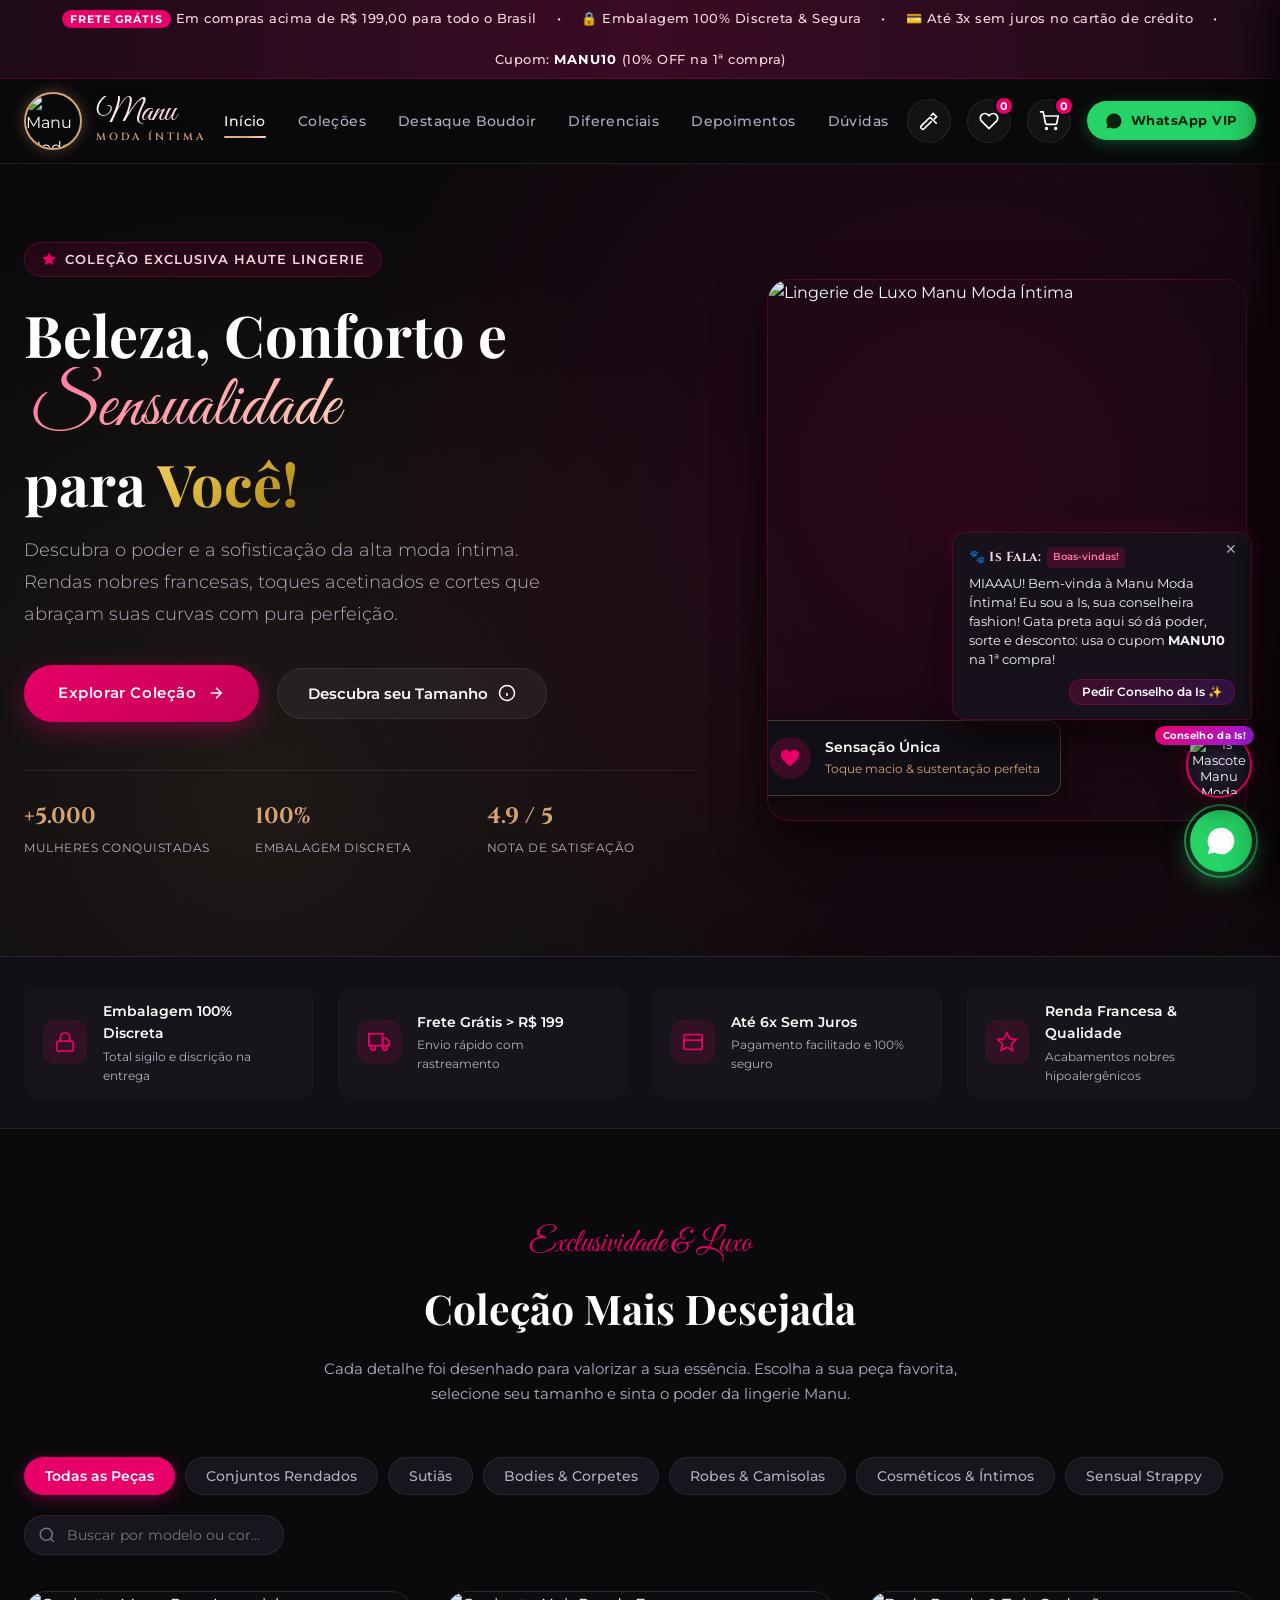
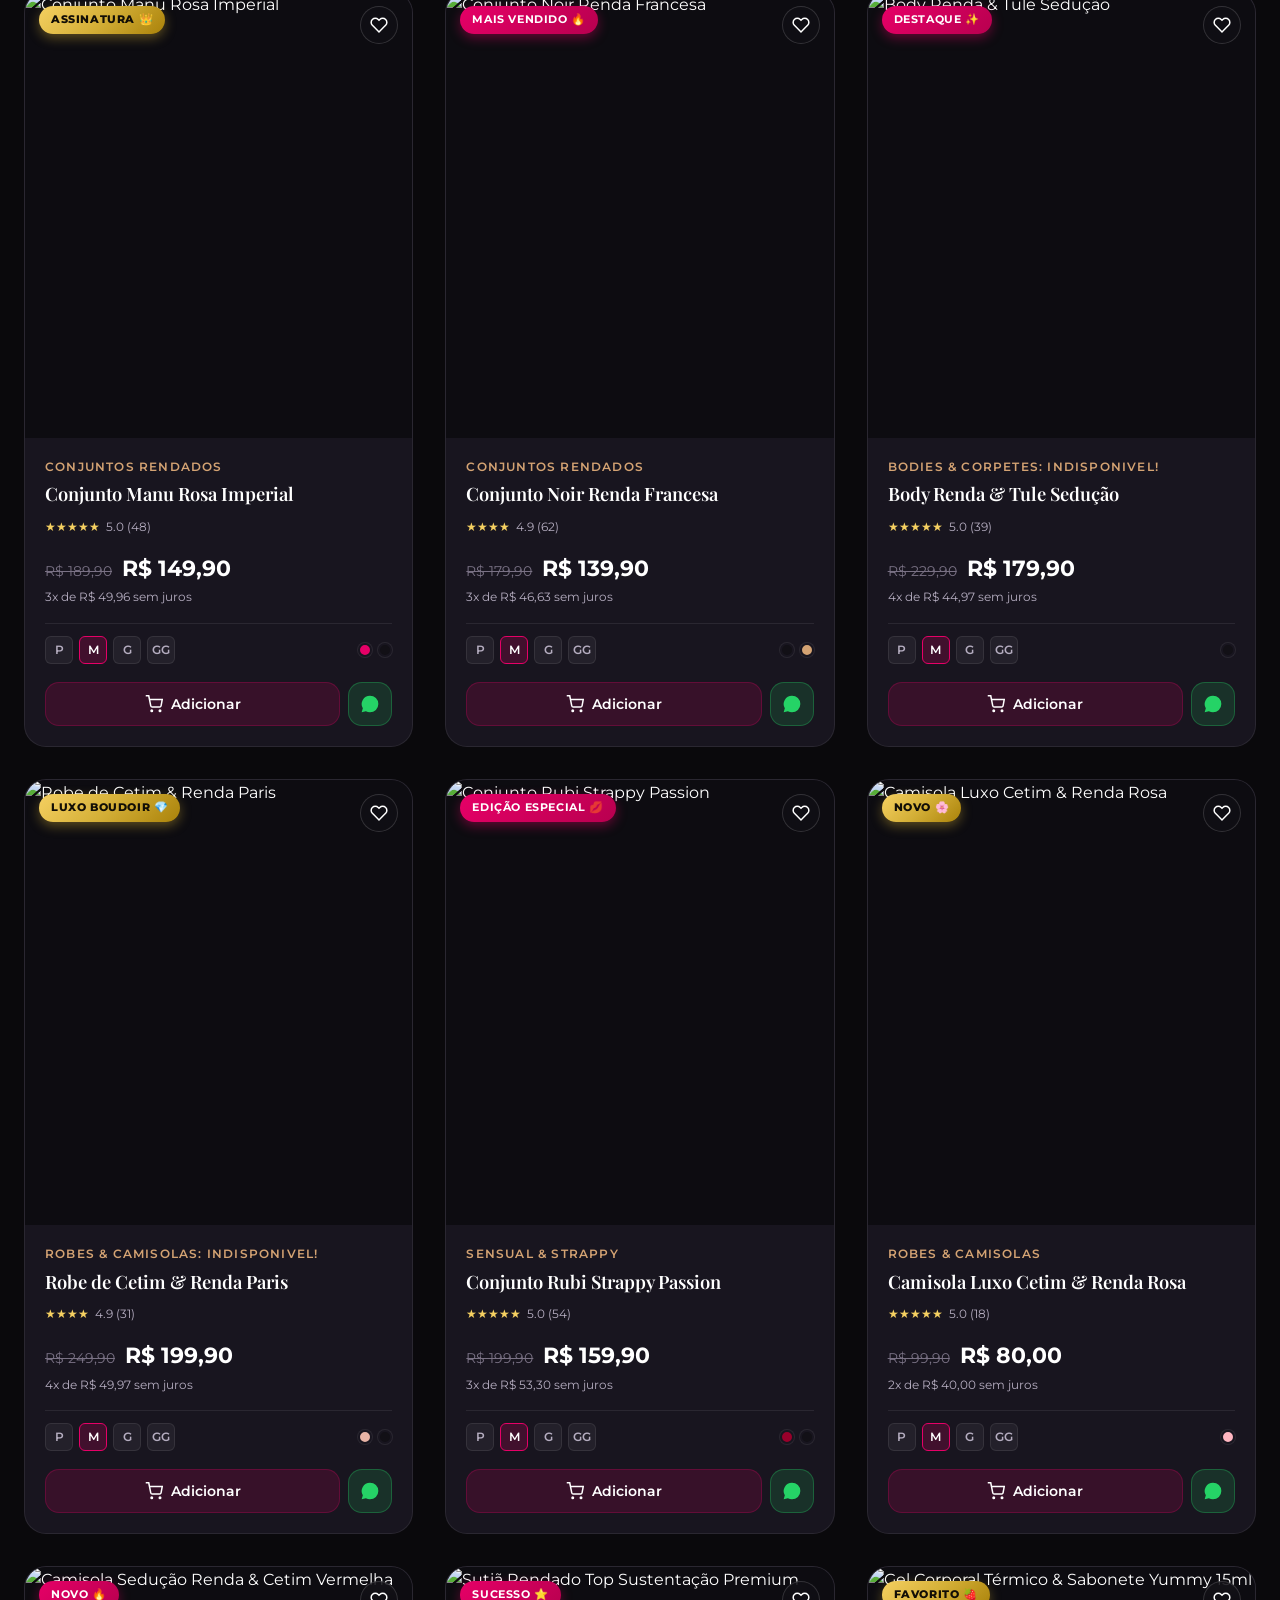
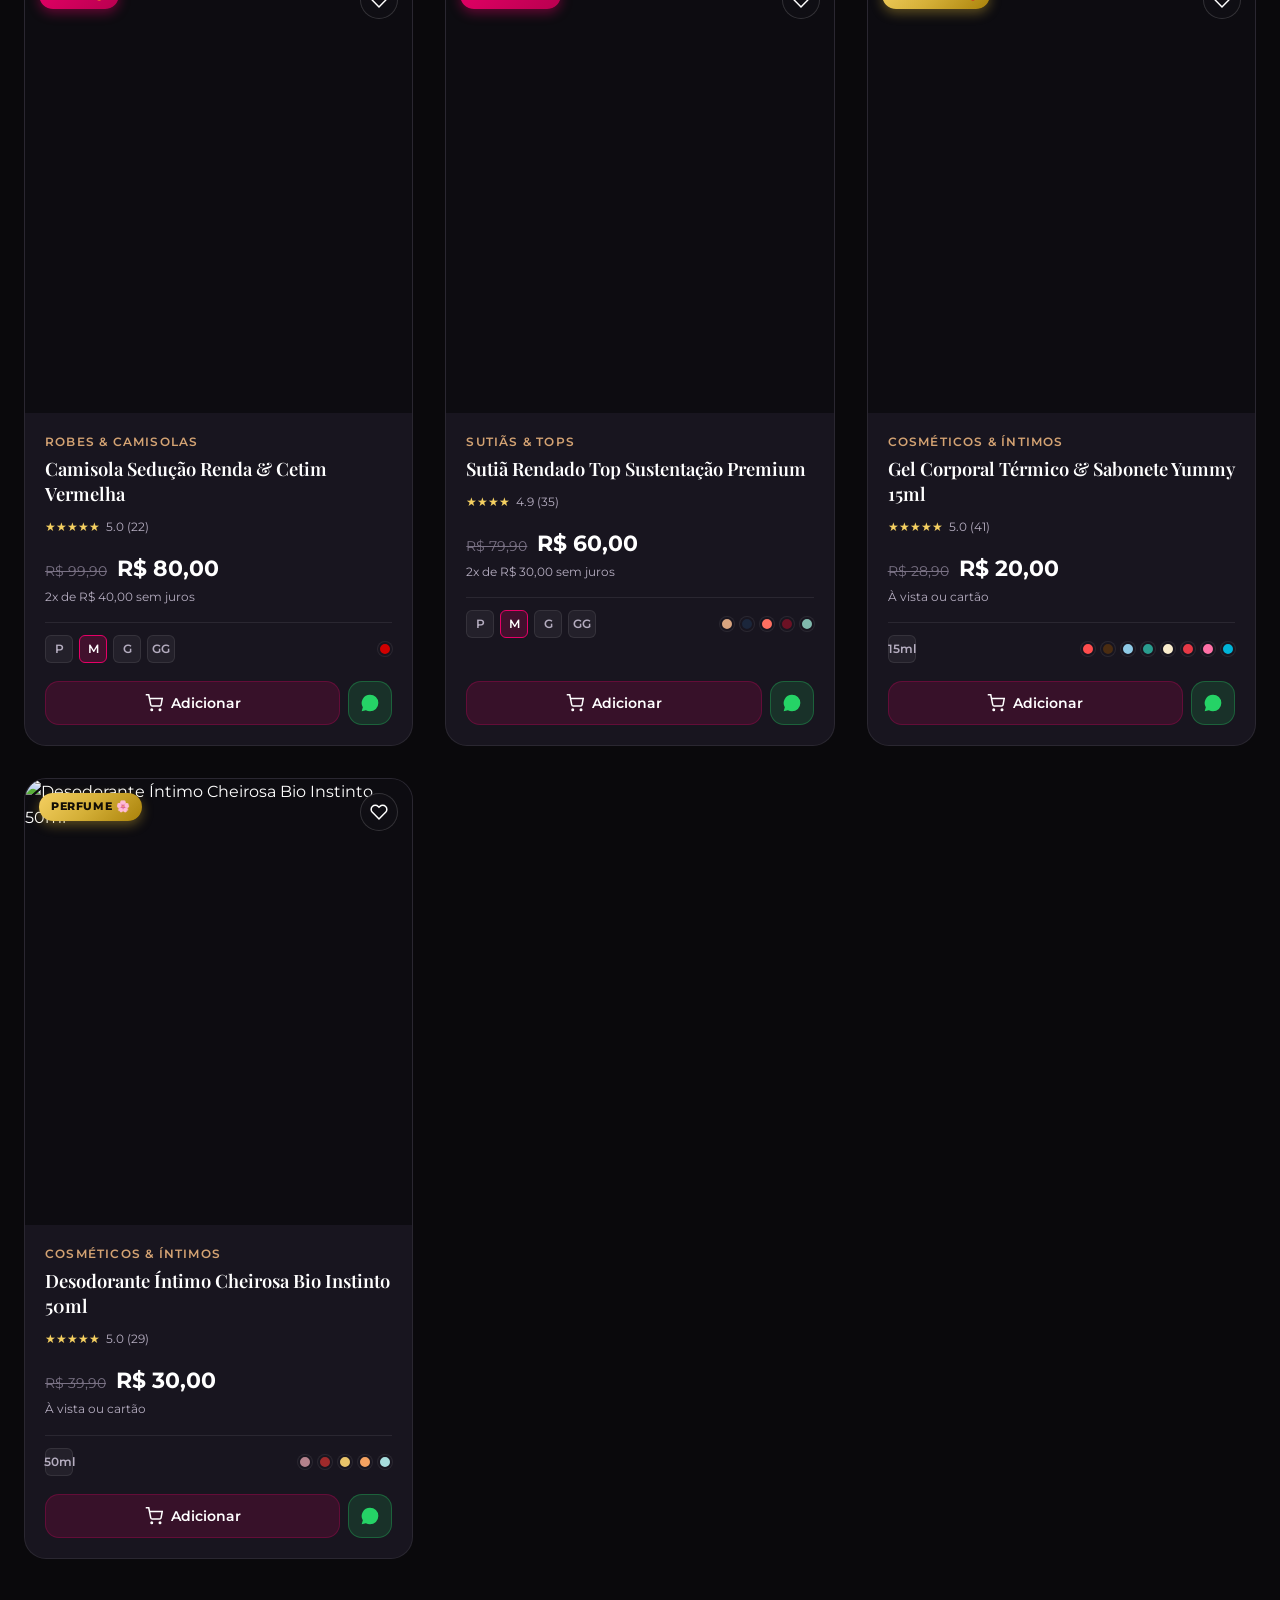
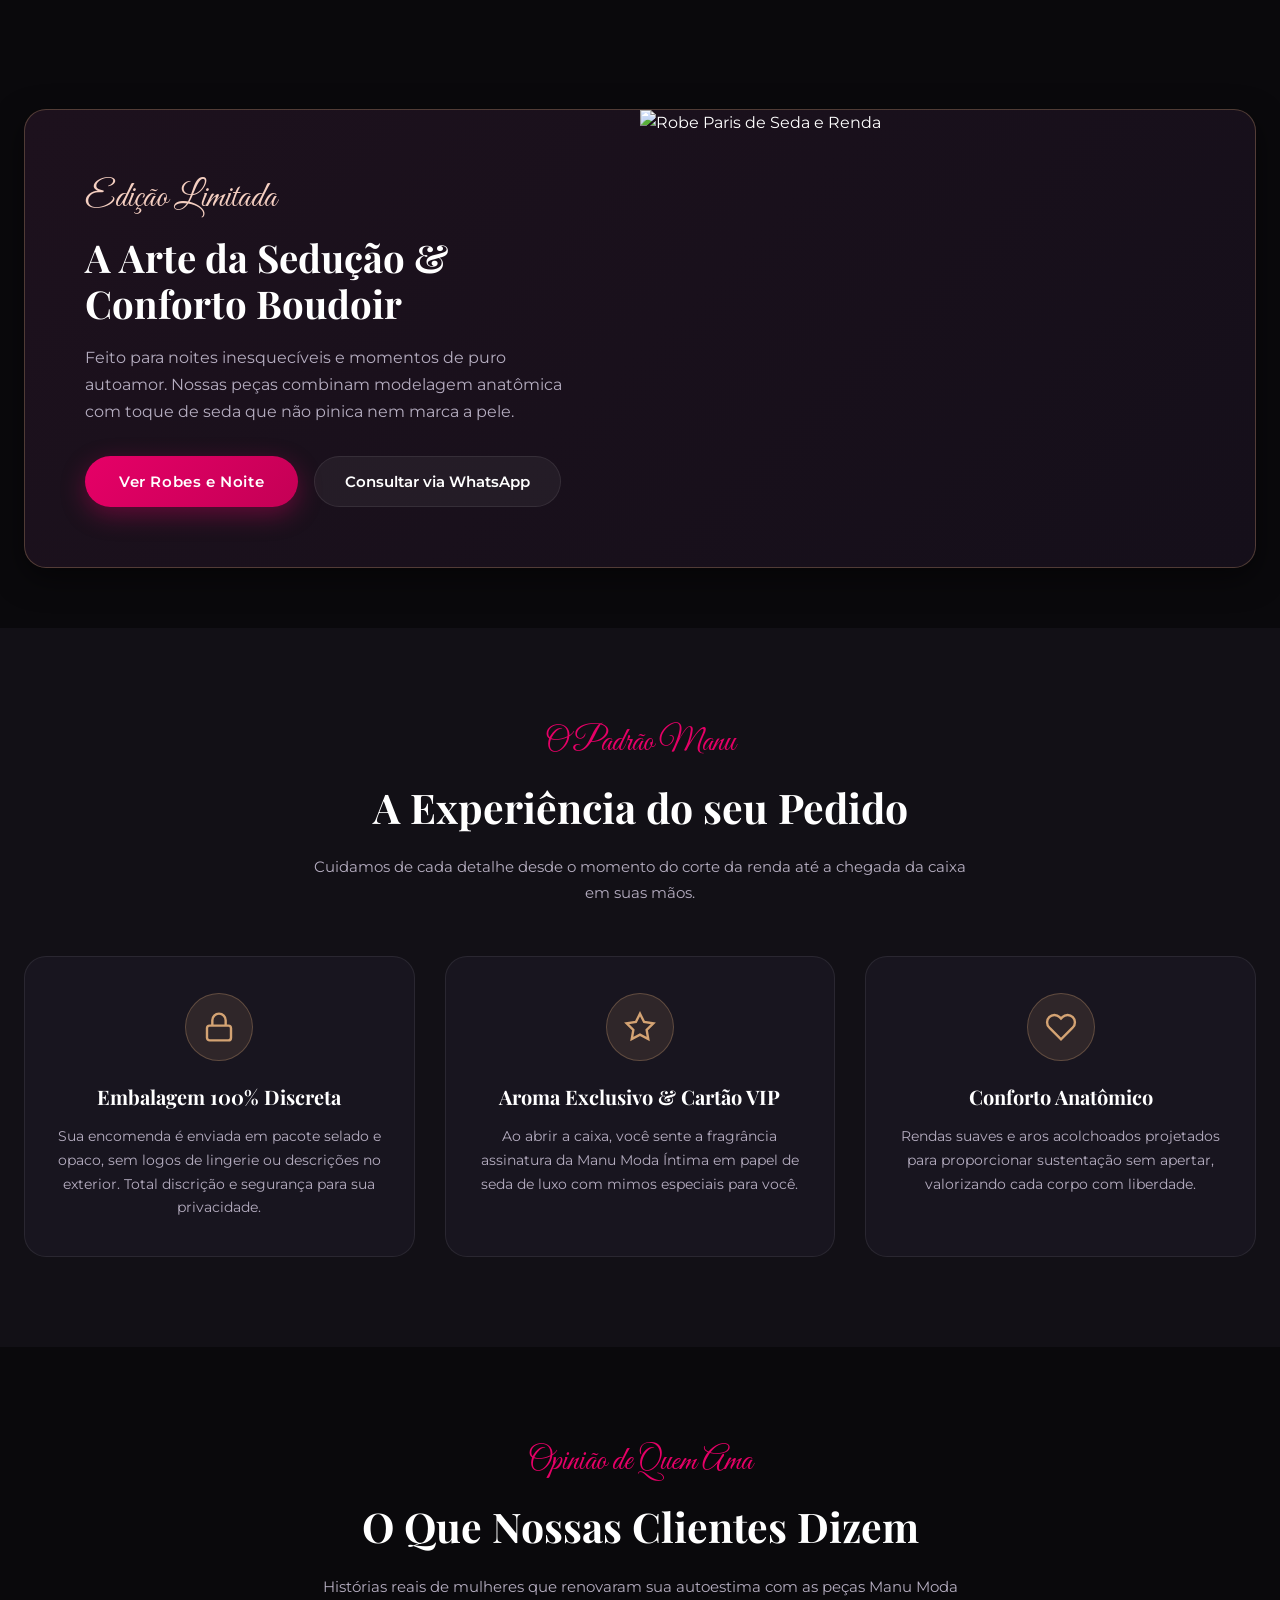
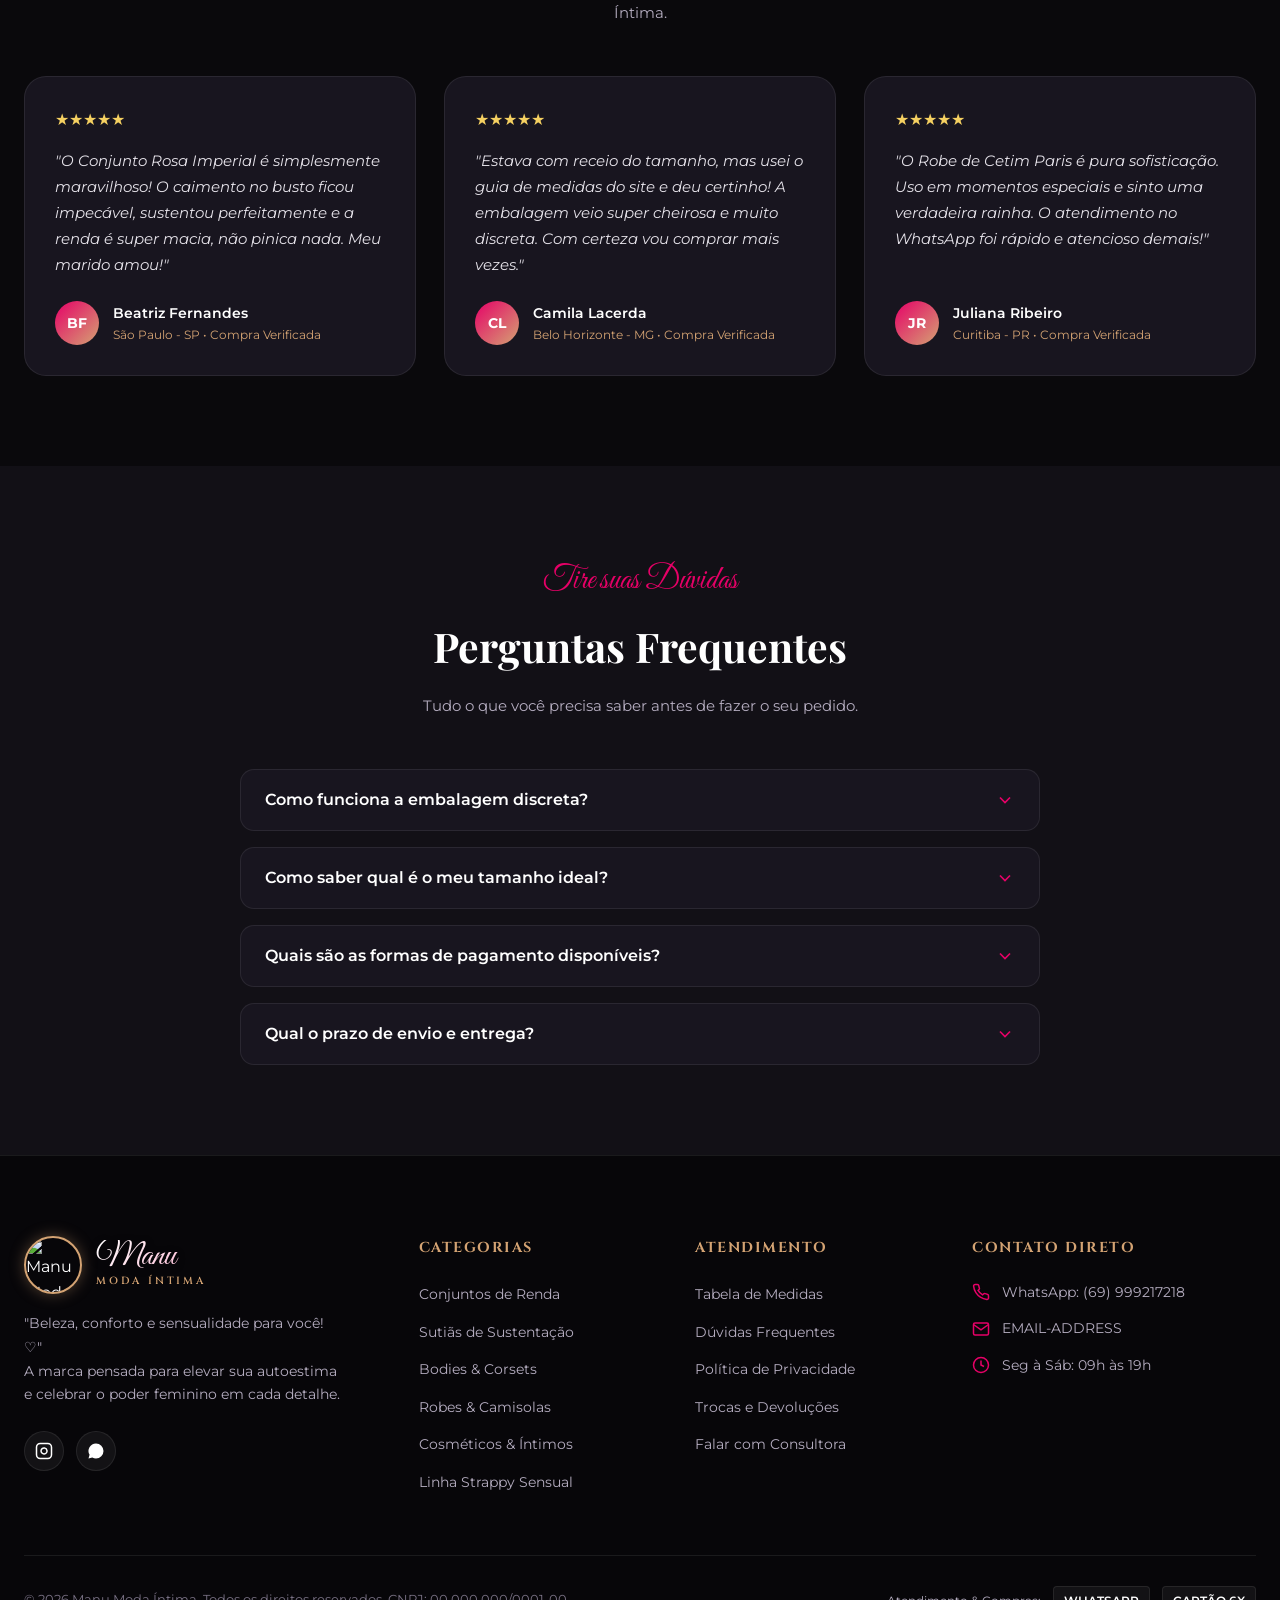
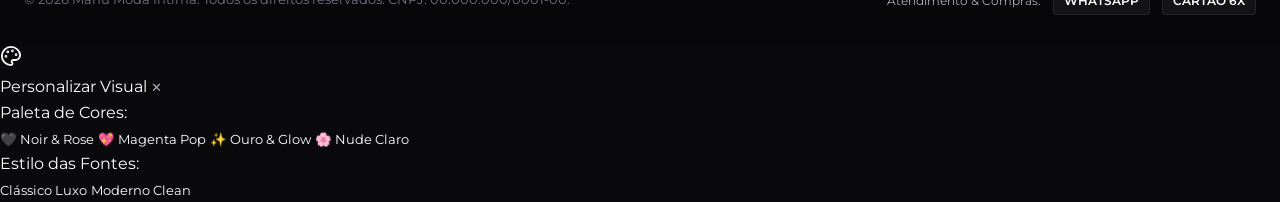
==== Index.html @ da8b9ad5 "Add files via upload" ====
<!DOCTYPE html>
<html lang="pt-BR">

<head>
  <meta charset="UTF-8">
  <meta name="viewport" content="width=device-width, initial-scale=1.0">
  <title>Manu Moda Íntima | Lingeries de Luxo, Sensualidade & Conforto</title>
  <meta name="description"
    content="Manu Moda Íntima - Beleza, conforto e sensualidade para você. Lingeries de luxo, conjuntos de renda francesa, bodies, robes de cetim e embalagem 100% discreta para todo o Brasil.">
  <link rel="icon" type="image/jpeg" href="Icone/manu.jpeg">

  <!-- Stylesheet -->
  <link rel="stylesheet" href="Estilo.css">
</head>

<body>

  <!-- Top Announcement Bar -->
  <aside class="top-bar" aria-label="Avisos e Promoções">
    <div class="top-bar-inner">
      <span><span class="top-bar-badge">Frete Grátis</span> Em compras acima de R$ 199,00 para todo o Brasil</span>
      <span>•</span>
      <span>🔒 Embalagem 100% Discreta & Segura</span>
      <span>•</span>
      <span>💳 Até 3x sem juros no cartão de crédito</span>
      <span>•</span>
      <span>Cupom: <strong style="color: #fff; letter-spacing: 1px;">MANU10</strong> (10% OFF na 1ª compra)</span>
    </div>
  </aside>

  <!-- Sticky Luxury Navigation -->
  <header class="navbar">
    <div class="container nav-container">

      <!-- Brand Logo & Identity -->
      <a href="#inicio" class="brand-link" id="brandLogo">
        <img src="Icone/manu.jpeg" alt="Manu Moda Íntima Logo" class="brand-avatar">
        <div class="brand-info">
          <span class="brand-name">Manu</span>
          <span class="brand-tagline">Moda Íntima</span>
        </div>
      </a>

      <!-- Navigation Links -->
      <nav>
        <ul class="nav-menu" id="navMenu">
          <li><a href="#inicio" class="nav-link active">Início</a></li>
          <li><a href="#catalogo" class="nav-link">Coleções</a></li>
          <li><a href="#destaque" class="nav-link">Destaque Boudoir</a></li>
          <li><a href="#experiencia" class="nav-link">Diferenciais</a></li>
          <li><a href="#depoimentos" class="nav-link">Depoimentos</a></li>
          <li><a href="#faq" class="nav-link">Dúvidas</a></li>
        </ul>
      </nav>

      <!-- Nav Actions (Search, Wishlist, Cart, WhatsApp) -->
      <div class="nav-actions">
        <button class="icon-btn" onclick="openSizeGuide()" title="Guia de Medidas" aria-label="Guia de Medidas">
          <svg width="20" height="20" viewBox="0 0 24 24" fill="none" stroke="currentColor" stroke-width="2">
            <path d="M21.3 15.3l-6.6-6.6a2 2 0 0 0-2.8 0L2.7 17.9a2 2 0 0 0 0 2.8l.6.6a2 2 0 0 0 2.8 0l9.2-9.2"></path>
            <path d="M14 6l3-3 4 4-3 3"></path>
          </svg>
        </button>

        <button class="icon-btn" onclick="showToast('Você tem ' + wishlist.length + ' item(ns) na lista de desejos!')"
          title="Favoritos" aria-label="Favoritos">
          <svg width="20" height="20" viewBox="0 0 24 24" fill="none" stroke="currentColor" stroke-width="2">
            <path
              d="M20.84 4.61a5.5 5.5 0 0 0-7.78 0L12 5.67l-1.06-1.06a5.5 5.5 0 0 0-7.78 7.78l1.06 1.06L12 21.23l7.78-7.78 1.06-1.06a5.5 5.5 0 0 0 0-7.78z">
            </path>
          </svg>
          <span class="badge-count" id="wishlistBadgeCount">0</span>
        </button>

        <button class="icon-btn" id="openCartBtn" onclick="openCartDrawer()" title="Sacola de Compras"
          aria-label="Sacola de Compras">
          <svg width="20" height="20" viewBox="0 0 24 24" fill="none" stroke="currentColor" stroke-width="2">
            <circle cx="9" cy="21" r="1"></circle>
            <circle cx="20" cy="21" r="1"></circle>
            <path d="M1 1h4l2.68 13.39a2 2 0 0 0 2 1.61h9.72a2 2 0 0 0 2-1.61L23 6H6"></path>
          </svg>
          <span class="badge-count" id="cartBadgeCount">0</span>
        </button>

        <a href="https://api.whatsapp.com/send?phone=69999217218&text=Ol%C3%A1%2C%20Manu%20Moda%20%C3%8Dntima!%20Gostaria%20de%20tirar%20uma%20d%C3%BAvida%20sobre%20as%20pe%C3%A7as."
          target="_blank" rel="noopener" class="btn-whatsapp-header">
          <svg width="18" height="18" viewBox="0 0 24 24" fill="currentColor">
            <path
              d="M17.472 14.382c-.301-.15-1.78-.879-2.056-.98-.276-.1-.477-.15-.678.15-.2.3-.778.98-.954 1.18-.175.2-.351.225-.652.075s-1.272-.469-2.423-1.496c-.895-.799-1.5-1.786-1.675-2.087-.175-.3-.019-.462.132-.612.136-.135.301-.35.452-.525.15-.175.2-.3.301-.5.101-.2.05-.375-.025-.525s-.678-1.635-.929-2.24c-.244-.589-.492-.51-.678-.52l-.577-.01c-.2 0-.526.075-.802.375s-1.054 1.03-1.054 2.513 1.079 2.914 1.23 3.114c.15.2 2.123 3.242 5.143 4.547.718.311 1.278.497 1.716.637.722.23 1.378.197 1.898.12.579-.086 1.78-.727 2.03-1.43.251-.703.251-1.305.176-1.43-.075-.125-.276-.2-.577-.35zM12 2a10 10 0 0 0-8.6 15.1L2 22l5.05-1.33A9.97 9.97 0 0 0 12 22a10 10 0 0 0 10-10A10 10 0 0 0 12 2z" />
          </svg>
          WhatsApp VIP
        </a>

        <!-- Mobile Toggle Button -->
        <button class="icon-btn mobile-menu-btn" id="mobileMenuBtn" aria-label="Abrir Menu">
          <svg width="22" height="22" viewBox="0 0 24 24" fill="none" stroke="currentColor" stroke-width="2">
            <line x1="3" y1="12" x2="21" y2="12"></line>
            <line x1="3" y1="6" x2="21" y2="6"></line>
            <line x1="3" y1="18" x2="21" y2="18"></line>
          </svg>
        </button>
      </div>

    </div>
  </header>

  <!-- Hero Section -->
  <main>
    <section class="hero-section" id="inicio">
      <div class="hero-backdrop"></div>
      <div class="container hero-grid">

        <!-- Text & Call to Action -->
        <div class="hero-content">
          <div class="hero-tag">
            <svg width="16" height="16" viewBox="0 0 24 24" fill="currentColor">
              <polygon
                points="12 2 15.09 8.26 22 9.27 17 14.14 18.18 21.02 12 17.77 5.82 21.02 7 14.14 2 9.27 8.91 8.26 12 2">
              </polygon>
            </svg>
            Coleção Exclusiva Haute Lingerie
          </div>

          <h1 class="hero-title">
            Beleza, Conforto e <br>
            <span class="script-accent">Sensualidade</span> <br>
            para <span class="gold-accent">Você!</span>
          </h1>

          <p class="hero-description">
            Descubra o poder e a sofisticação da alta moda íntima. Rendas nobres francesas, toques acetinados e cortes
            que abraçam suas curvas com pura perfeição.
          </p>

          <div class="hero-actions">
            <a href="#catalogo" class="btn-primary">
              <span>Explorar Coleção</span>
              <svg width="18" height="18" viewBox="0 0 24 24" fill="none" stroke="currentColor" stroke-width="2">
                <line x1="5" y1="12" x2="19" y2="12"></line>
                <polyline points="12 5 19 12 12 19"></polyline>
              </svg>
            </a>

            <button class="btn-secondary" onclick="openSizeGuide()">
              <span>Descubra seu Tamanho</span>
              <svg width="18" height="18" viewBox="0 0 24 24" fill="none" stroke="currentColor" stroke-width="2">
                <circle cx="12" cy="12" r="10"></circle>
                <line x1="12" y1="16" x2="12" y2="12"></line>
                <line x1="12" y1="8" x2="12.01" y2="8"></line>
              </svg>
            </button>
          </div>

          <div class="hero-trust-badges">
            <div class="trust-item">
              <span class="trust-number">+5.000</span>
              <span class="trust-label">Mulheres Conquistadas</span>
            </div>
            <div class="trust-item">
              <span class="trust-number">100%</span>
              <span class="trust-label">Embalagem Discreta</span>
            </div>
            <div class="trust-item">
              <span class="trust-number">4.9 / 5</span>
              <span class="trust-label">Nota de Satisfação</span>
            </div>
          </div>
        </div>

        <!-- Showcase Visual Card -->
        <div class="hero-visual">
          <div class="hero-image-wrapper">
            <img src="images/hero-banner.jpg" alt="Lingerie de Luxo Manu Moda Íntima" class="hero-main-img">

            <div class="hero-floating-card">
              <div class="floating-icon-wrap">
                <svg width="22" height="22" viewBox="0 0 24 24" fill="currentColor">
                  <path
                    d="M12 21.35l-1.45-1.32C5.4 15.36 2 12.28 2 8.5 2 5.42 4.42 3 7.5 3c1.74 0 3.41.81 4.5 2.09C13.09 3.81 14.76 3 16.5 3 19.58 3 22 5.42 22 8.5c0 3.78-3.4 6.86-8.55 11.54L12 21.35z" />
                </svg>
              </div>
              <div class="floating-text">
                <h4>Sensação Única</h4>
                <p>Toque macio & sustentação perfeita</p>
              </div>
            </div>

          </div>
        </div>

      </div>
    </section>

    <!-- Benefits Strip -->
    <section class="benefits-strip" aria-label="Garantias e Benefícios">
      <div class="container">
        <div class="benefits-grid">

          <div class="benefit-card">
            <div class="benefit-icon">
              <svg width="22" height="22" viewBox="0 0 24 24" fill="none" stroke="currentColor" stroke-width="2">
                <rect x="3" y="11" width="18" height="11" rx="2" ry="2"></rect>
                <path d="M7 11V7a5 5 0 0 1 10 0v4"></path>
              </svg>
            </div>
            <div class="benefit-info">
              <h4>Embalagem 100% Discreta</h4>
              <p>Total sigilo e discrição na entrega</p>
            </div>
          </div>

          <div class="benefit-card">
            <div class="benefit-icon">
              <svg width="22" height="22" viewBox="0 0 24 24" fill="none" stroke="currentColor" stroke-width="2">
                <rect x="1" y="3" width="15" height="13"></rect>
                <polygon points="16 8 20 8 23 11 23 16 16 16 16 8"></polygon>
                <circle cx="5.5" cy="18.5" r="2.5"></circle>
                <circle cx="18.5" cy="18.5" r="2.5"></circle>
              </svg>
            </div>
            <div class="benefit-info">
              <h4>Frete Grátis > R$ 199</h4>
              <p>Envio rápido com rastreamento</p>
            </div>
          </div>

          <div class="benefit-card">
            <div class="benefit-icon">
              <svg width="22" height="22" viewBox="0 0 24 24" fill="none" stroke="currentColor" stroke-width="2">
                <rect x="2" y="4" width="20" height="16" rx="2"></rect>
                <line x1="2" y1="10" x2="22" y2="10"></line>
              </svg>
            </div>
            <div class="benefit-info">
              <h4>Até 6x Sem Juros</h4>
              <p>Pagamento facilitado e 100% seguro</p>
            </div>
          </div>

          <div class="benefit-card">
            <div class="benefit-icon">
              <svg width="22" height="22" viewBox="0 0 24 24" fill="none" stroke="currentColor" stroke-width="2">
                <polygon
                  points="12 2 15.09 8.26 22 9.27 17 14.14 18.18 21.02 12 17.77 5.82 21.02 7 14.14 2 9.27 8.91 8.26 12 2">
                </polygon>
              </svg>
            </div>
            <div class="benefit-info">
              <h4>Renda Francesa & Qualidade</h4>
              <p>Acabamentos nobres hipoalergênicos</p>
            </div>
          </div>

        </div>
      </div>
    </section>

    <!-- Product Catalog Section -->
    <section class="section" id="catalogo">
      <div class="container">

        <div class="section-header">
          <span class="section-subtitle">Exclusividade & Luxo</span>
          <h2 class="section-title">Coleção Mais Desejada</h2>
          <p class="section-desc">
            Cada detalhe foi desenhado para valorizar a sua essência. Escolha a sua peça favorita, selecione seu tamanho
            e sinta o poder da lingerie Manu.
          </p>
        </div>

        <!-- Controls: Category Tabs & Search -->
        <div class="catalog-controls">
          <div class="category-pills" role="tablist">
            <button class="pill-btn active" onclick="filterCategory('all', this)">Todas as Peças</button>
            <button class="pill-btn" onclick="filterCategory('conjuntos', this)">Conjuntos Rendados</button>
            <button class="pill-btn" onclick="filterCategory('sutias', this)">Sutiãs</button>
            <button class="pill-btn" onclick="filterCategory('bodies', this)">Bodies & Corpetes</button>
            <button class="pill-btn" onclick="filterCategory('robes', this)">Robes & Camisolas</button>
            <button class="pill-btn" onclick="filterCategory('cosmeticos', this)">Cosméticos & Íntimos</button>
            <button class="pill-btn" onclick="filterCategory('strappy', this)">Sensual Strappy</button>
          </div>

          <div class="search-box">
            <svg class="search-icon" width="18" height="18" viewBox="0 0 24 24" fill="none" stroke="currentColor"
              stroke-width="2">
              <circle cx="11" cy="11" r="8"></circle>
              <line x1="21" y1="21" x2="16.65" y2="16.65"></line>
            </svg>
            <input type="text" id="searchInput" class="search-input" placeholder="Buscar por modelo ou cor..."
              oninput="handleSearch(this.value)">
          </div>
        </div>

        <!-- Products Grid (Injected via app.js) -->
        <div class="products-grid" id="productsGrid">
          <!-- Populated dynamically -->
        </div>

      </div>
    </section>

    <!-- Spotlight Featured Banner -->
    <section class="spotlight-section" id="destaque">
      <div class="container">
        <div class="spotlight-card">

          <div class="spotlight-content">
            <span class="spotlight-badge">Edição Limitada</span>
            <h2 class="spotlight-title">A Arte da Sedução & Conforto Boudoir</h2>
            <p class="spotlight-desc">
              Feito para noites inesquecíveis e momentos de puro autoamor. Nossas peças combinam modelagem anatômica com
              toque de seda que não pinica nem marca a pele.
            </p>
            <div style="display: flex; gap: 16px; flex-wrap: wrap;">
              <button class="btn-primary"
                onclick="filterCategory('robes'); document.getElementById('catalogo').scrollIntoView({behavior: 'smooth'});">
                Ver Robes e Noite
              </button>
              <button class="btn-secondary" onclick="orderOnWhatsAppQuick(1)">
                Consultar via WhatsApp
              </button>
            </div>
          </div>

          <div class="spotlight-image-box">
            <img src="images/robe-seda-rose.jpg" alt="Robe Paris de Seda e Renda" loading="lazy">
          </div>

        </div>
      </div>
    </section>

    <!-- Packaging & Customer Experience -->
    <section class="section" id="experiencia" style="background: var(--bg-surface);">
      <div class="container">

        <div class="section-header">
          <span class="section-subtitle">O Padrão Manu</span>
          <h2 class="section-title">A Experiência do seu Pedido</h2>
          <p class="section-desc">Cuidamos de cada detalhe desde o momento do corte da renda até a chegada da caixa em
            suas mãos.</p>
        </div>

        <div class="packaging-grid">

          <div class="packaging-card">
            <div class="packaging-icon">
              <svg width="32" height="32" viewBox="0 0 24 24" fill="none" stroke="currentColor" stroke-width="1.8">
                <rect x="3" y="11" width="18" height="11" rx="2" ry="2"></rect>
                <path d="M7 11V7a5 5 0 0 1 10 0v4"></path>
              </svg>
            </div>
            <h3>Embalagem 100% Discreta</h3>
            <p>Sua encomenda é enviada em pacote selado e opaco, sem logos de lingerie ou descrições no exterior. Total
              discrição e segurança para sua privacidade.</p>
          </div>

          <div class="packaging-card">
            <div class="packaging-icon">
              <svg width="32" height="32" viewBox="0 0 24 24" fill="none" stroke="currentColor" stroke-width="1.8">
                <path d="M12 2l3.09 6.26L22 9.27l-5 4.87 1.18 6.88L12 17.77l-6.18 3.25L7 14.14 2 9.27l6.91-1.01L12 2z">
                </path>
              </svg>
            </div>
            <h3>Aroma Exclusivo & Cartão VIP</h3>
            <p>Ao abrir a caixa, você sente a fragrância assinatura da Manu Moda Íntima em papel de seda de luxo com
              mimos especiais para você.</p>
          </div>

          <div class="packaging-card">
            <div class="packaging-icon">
              <svg width="32" height="32" viewBox="0 0 24 24" fill="none" stroke="currentColor" stroke-width="1.8">
                <path
                  d="M20.84 4.61a5.5 5.5 0 0 0-7.78 0L12 5.67l-1.06-1.06a5.5 5.5 0 0 0-7.78 7.78l1.06 1.06L12 21.23l7.78-7.78 1.06-1.06a5.5 5.5 0 0 0 0-7.78z">
                </path>
              </svg>
            </div>
            <h3>Conforto Anatômico</h3>
            <p>Rendas suaves e aros acolchoados projetados para proporcionar sustentação sem apertar, valorizando cada
              corpo com liberdade.</p>
          </div>

        </div>

      </div>
    </section>

    <!-- Testimonials / Prova Social -->
    <section class="section" id="depoimentos">
      <div class="container">

        <div class="section-header">
          <span class="section-subtitle">Opinião de Quem Ama</span>
          <h2 class="section-title">O Que Nossas Clientes Dizem</h2>
          <p class="section-desc">Histórias reais de mulheres que renovaram sua autoestima com as peças Manu Moda
            Íntima.</p>
        </div>

        <div class="testimonials-grid">

          <div class="testimonial-card">
            <div>
              <div class="testimonial-stars">★★★★★</div>
              <p class="testimonial-quote">
                "O Conjunto Rosa Imperial é simplesmente maravilhoso! O caimento no busto ficou impecável, sustentou
                perfeitamente e a renda é super macia, não pinica nada. Meu marido amou!"
              </p>
            </div>
            <div class="testimonial-author">
              <div class="author-avatar">BF</div>
              <div class="author-info">
                <h4>Beatriz Fernandes</h4>
                <span>São Paulo - SP • Compra Verificada</span>
              </div>
            </div>
          </div>

          <div class="testimonial-card">
            <div>
              <div class="testimonial-stars">★★★★★</div>
              <p class="testimonial-quote">
                "Estava com receio do tamanho, mas usei o guia de medidas do site e deu certinho! A embalagem veio super
                cheirosa e muito discreta. Com certeza vou comprar mais vezes."
              </p>
            </div>
            <div class="testimonial-author">
              <div class="author-avatar">CL</div>
              <div class="author-info">
                <h4>Camila Lacerda</h4>
                <span>Belo Horizonte - MG • Compra Verificada</span>
              </div>
            </div>
          </div>

          <div class="testimonial-card">
            <div>
              <div class="testimonial-stars">★★★★★</div>
              <p class="testimonial-quote">
                "O Robe de Cetim Paris é pura sofisticação. Uso em momentos especiais e sinto uma verdadeira rainha. O
                atendimento no WhatsApp foi rápido e atencioso demais!"
              </p>
            </div>
            <div class="testimonial-author">
              <div class="author-avatar">JR</div>
              <div class="author-info">
                <h4>Juliana Ribeiro</h4>
                <span>Curitiba - PR • Compra Verificada</span>
              </div>
            </div>
          </div>

        </div>

      </div>
    </section>

    <!-- FAQ Accordion -->
    <section class="section" id="faq" style="background: var(--bg-surface);">
      <div class="container">

        <div class="section-header">
          <span class="section-subtitle">Tire suas Dúvidas</span>
          <h2 class="section-title">Perguntas Frequentes</h2>
          <p class="section-desc">Tudo o que você precisa saber antes de fazer o seu pedido.</p>
        </div>

        <div class="faq-container">

          <div class="faq-item">
            <button class="faq-question">
              <span>Como funciona a embalagem discreta?</span>
              <svg class="faq-icon" width="20" height="20" viewBox="0 0 24 24" fill="none" stroke="currentColor"
                stroke-width="2">
                <polyline points="6 9 12 15 18 9"></polyline>
              </svg>
            </button>
            <div class="faq-answer">
              Sua privacidade é nossa prioridade absoluta. Todas as encomendas saem em caixas ou envelopes opacos
              pardos/pretos totalmente lacrados, sem nenhuma menção à palavra lingerie ou ao segmento íntimo na etiqueta
              externa.
            </div>
          </div>

          <div class="faq-item">
            <button class="faq-question">
              <span>Como saber qual é o meu tamanho ideal?</span>
              <svg class="faq-icon" width="20" height="20" viewBox="0 0 24 24" fill="none" stroke="currentColor"
                stroke-width="2">
                <polyline points="6 9 12 15 18 9"></polyline>
              </svg>
            </button>
            <div class="faq-answer">
              Você pode clicar no botão <strong>Guia de Medidas</strong> no topo ou nos produtos para consultar nossa
              tabela com medidas de busto, tórax, cintura e quadril. Se preferir, nossa equipe te auxilia pelo WhatsApp
              em tempo real.
            </div>
          </div>

          <div class="faq-item">
            <button class="faq-question">
              <span>Quais são as formas de pagamento disponíveis?</span>
              <svg class="faq-icon" width="20" height="20" viewBox="0 0 24 24" fill="none" stroke="currentColor"
                stroke-width="2">
                <polyline points="6 9 12 15 18 9"></polyline>
              </svg>
            </button>
            <div class="faq-answer">
              Aceitamos cartões de crédito em até 6x sem juros e facilitamos seu pedido com atendimento personalizado diretamente no WhatsApp.
            </div>
          </div>

          <div class="faq-item">
            <button class="faq-question">
              <span>Qual o prazo de envio e entrega?</span>
              <svg class="faq-icon" width="20" height="20" viewBox="0 0 24 24" fill="none" stroke="currentColor"
                stroke-width="2">
                <polyline points="6 9 12 15 18 9"></polyline>
              </svg>
            </button>
            <div class="faq-answer">
              Os pedidos com pagamento confirmado são postados em até 24 a 48 horas úteis. Assim que o pacote for
              despachado, enviamos o código de rastreamento diretamente para o seu WhatsApp e e-mail.
            </div>
          </div>

        </div>

      </div>
    </section>
  </main>

  <!-- Footer -->
  <footer class="footer">
    <div class="container">
      <div class="footer-grid">

        <div class="footer-col footer-brand">
          <a href="#inicio" class="brand-link">
            <img src="Icone/manu.jpeg" alt="Manu Moda Íntima" class="brand-avatar">
            <div class="brand-info">
              <span class="brand-name">Manu</span>
              <span class="brand-tagline">Moda Íntima</span>
            </div>
          </a>
          <p class="footer-desc">
            "Beleza, conforto e sensualidade para você! ♡"<br>
            A marca pensada para elevar sua autoestima e celebrar o poder feminino em cada detalhe.
          </p>
          <div class="social-links">
            <a href="https://instagram.com" target="_blank" rel="noopener" class="social-btn" title="Instagram"
              aria-label="Instagram">
              <svg width="18" height="18" viewBox="0 0 24 24" fill="none" stroke="currentColor" stroke-width="2">
                <rect x="2" y="2" width="20" height="20" rx="5" ry="5"></rect>
                <path d="M16 11.37A4 4 0 1 1 12.63 8 4 4 0 0 1 16 11.37z"></path>
                <line x1="17.5" y1="6.5" x2="17.51" y2="6.5"></line>
              </svg>
            </a>
            <a href="https://api.whatsapp.com/send?phone=69999217218" target="_blank" rel="noopener" class="social-btn"
              title="WhatsApp" aria-label="WhatsApp">
              <svg width="18" height="18" viewBox="0 0 24 24" fill="currentColor">
                <path
                  d="M17.472 14.382c-.301-.15-1.78-.879-2.056-.98-.276-.1-.477-.15-.678.15-.2.3-.778.98-.954 1.18-.175.2-.351.225-.652.075s-1.272-.469-2.423-1.496c-.895-.799-1.5-1.786-1.675-2.087-.175-.3-.019-.462.132-.612.136-.135.301-.35.452-.525.15-.175.2-.3.301-.5.101-.2.05-.375-.025-.525s-.678-1.635-.929-2.24c-.244-.589-.492-.51-.678-.52l-.577-.01c-.2 0-.526.075-.802.375s-1.054 1.03-1.054 2.513 1.079 2.914 1.23 3.114c.15.2 2.123 3.242 5.143 4.547.718.311 1.278.497 1.716.637.722.23 1.378.197 1.898.12.579-.086 1.78-.727 2.03-1.43.251-.703.251-1.305.176-1.43-.075-.125-.276-.2-.577-.35zM12 2a10 10 0 0 0-8.6 15.1L2 22l5.05-1.33A9.97 9.97 0 0 0 12 22a10 10 0 0 0 10-10A10 10 0 0 0 12 2z" />
              </svg>
            </a>
          </div>
        </div>

        <div class="footer-col">
          <h4>Categorias</h4>
          <ul class="footer-links">
            <li><a href="#catalogo" onclick="filterCategory('conjuntos')">Conjuntos de Renda</a></li>
            <li><a href="#catalogo" onclick="filterCategory('sutias')">Sutiãs de Sustentação</a></li>
            <li><a href="#catalogo" onclick="filterCategory('bodies')">Bodies & Corsets</a></li>
            <li><a href="#catalogo" onclick="filterCategory('robes')">Robes & Camisolas</a></li>
            <li><a href="#catalogo" onclick="filterCategory('cosmeticos')">Cosméticos & Íntimos</a></li>
            <li><a href="#catalogo" onclick="filterCategory('strappy')">Linha Strappy Sensual</a></li>
          </ul>
        </div>

        <div class="footer-col">
          <h4>Atendimento</h4>
          <ul class="footer-links">
            <li><a href="javascript:void(0)" onclick="openSizeGuide()">Tabela de Medidas</a></li>
            <li><a href="#faq">Dúvidas Frequentes</a></li>
            <li><a href="#experiencia">Política de Privacidade</a></li>
            <li><a href="#experiencia">Trocas e Devoluções</a></li>
            <li><a href="https://api.whatsapp.com/send?phone=69999217218" target="_blank">Falar com Consultora</a>
            </li>
          </ul>
        </div>

        <div class="footer-col">
          <h4>Contato Direto</h4>
          <ul class="contact-list">
            <li>
              <svg width="18" height="18" viewBox="0 0 24 24" fill="none" stroke="currentColor" stroke-width="2">
                <path
                  d="M22 16.92v3a2 2 0 0 1-2.18 2 19.79 19.79 0 0 1-8.63-3.07 19.5 19.5 0 0 1-6-6 19.79 19.79 0 0 1-3.07-8.67A2 2 0 0 1 4.11 2h3a2 2 0 0 1 2 1.72 12.84 12.84 0 0 0 .7 2.81 2 2 0 0 1-.45 2.11L8.09 9.91a16 16 0 0 0 6 6l1.27-1.27a2 2 0 0 1 2.11-.45 12.84 12.84 0 0 0 2.81.7A2 2 0 0 1 22 16.92z">
                </path>
              </svg>
              <span>WhatsApp: (69) 999217218</span>
            </li>
            <li>
              <svg width="18" height="18" viewBox="0 0 24 24" fill="none" stroke="currentColor" stroke-width="2">
                <path d="M4 4h16c1.1 0 2 .9 2 2v12c0 1.1-.9 2-2 2H4c-1.1 0-2-.9-2-2V6c0-1.1.9-2 2-2z"></path>
                <polyline points="22,6 12,13 2,6"></polyline>
              </svg>
              <span>EMAIL-ADDRESS</span>
            </li>
            <li>
              <svg width="18" height="18" viewBox="0 0 24 24" fill="none" stroke="currentColor" stroke-width="2">
                <circle cx="12" cy="12" r="10"></circle>
                <polyline points="12 6 12 12 16 14"></polyline>
              </svg>
              <span>Seg à Sáb: 09h às 19h</span>
            </li>
          </ul>
        </div>

      </div>

      <div class="footer-bottom">
        <div>© 2026 Manu Moda Íntima. Todos os direitos reservados. CNPJ: 00.000.000/0001-00.</div>
        <div class="payment-badges">
          <span>Atendimento & Compras:</span>
          <span class="payment-tag">WHATSAPP</span>
          <span class="payment-tag">CARTÃO 6X</span>
        </div>
      </div>
    </div>
  </footer>

  <!-- Floating WhatsApp Action -->
  <a href="https://api.whatsapp.com/send?phone=69999217218&text=Ol%C3%A1%2C%20Manu%20Moda%20%C3%8Dntima!%20Gostaria%20de%20fazer%20um%20pedido%20pelo%20site."
    target="_blank" rel="noopener" class="floating-wpp" title="Falar no WhatsApp" aria-label="Falar no WhatsApp">
    <svg width="32" height="32" viewBox="0 0 24 24" fill="currentColor">
      <path
        d="M17.472 14.382c-.301-.15-1.78-.879-2.056-.98-.276-.1-.477-.15-.678.15-.2.3-.778.98-.954 1.18-.175.2-.351.225-.652.075s-1.272-.469-2.423-1.496c-.895-.799-1.5-1.786-1.675-2.087-.175-.3-.019-.462.132-.612.136-.135.301-.35.452-.525.15-.175.2-.3.301-.5.101-.2.05-.375-.025-.525s-.678-1.635-.929-2.24c-.244-.589-.492-.51-.678-.52l-.577-.01c-.2 0-.526.075-.802.375s-1.054 1.03-1.054 2.513 1.079 2.914 1.23 3.114c.15.2 2.123 3.242 5.143 4.547.718.311 1.278.497 1.716.637.722.23 1.378.197 1.898.12.579-.086 1.78-.727 2.03-1.43.251-.703.251-1.305.176-1.43-.075-.125-.276-.2-.577-.35zM12 2a10 10 0 0 0-8.6 15.1L2 22l5.05-1.33A9.97 9.97 0 0 0 12 22a10 10 0 0 0 10-10A10 10 0 0 0 12 2z" />
    </svg>
  </a>

  <!-- Shopping Cart Drawer Overlay & Container -->
  <div class="cart-overlay" id="cartOverlay" onclick="closeCartDrawer()"></div>
  <aside class="cart-drawer" id="cartDrawer" aria-label="Sacola de Compras">
    <div class="cart-header">
      <h3>
        <svg width="22" height="22" viewBox="0 0 24 24" fill="none" stroke="currentColor" stroke-width="2">
          <circle cx="9" cy="21" r="1"></circle>
          <circle cx="20" cy="21" r="1"></circle>
          <path d="M1 1h4l2.68 13.39a2 2 0 0 0 2 1.61h9.72a2 2 0 0 0 2-1.61L23 6H6"></path>
        </svg>
        Sua Sacola
      </h3>
      <button class="cart-close-btn" onclick="closeCartDrawer()" aria-label="Fechar Sacola">✕</button>
    </div>

    <!-- Free Shipping Progress Tracker -->
    <div class="cart-shipping-progress">
      <div id="freeShippingText">Adicione mais R$ 199,00 para Frete Grátis</div>
      <div class="progress-bar-wrap">
        <div class="progress-bar-fill" id="freeShippingBar"></div>
      </div>
    </div>

    <!-- Items List -->
    <div class="cart-items" id="cartItemsContainer">
      <!-- Injected dynamically -->
    </div>

    <!-- Footer & Checkout Actions -->
    <div class="cart-footer">
      <div class="coupon-row">
        <input type="text" id="couponInput" class="coupon-input" placeholder="Cupom (ex: MANU10)">
        <button class="coupon-btn" onclick="applyCoupon()">Aplicar</button>
      </div>

      <div class="cart-summary-line">
        <span>Subtotal</span>
        <span id="cartSubtotal">R$ 0,00</span>
      </div>
      <div class="cart-summary-line">
        <span>Desconto</span>
        <span id="cartDiscount" style="color: var(--primary-pink);">R$ 0,00</span>
      </div>
      <div class="cart-summary-line">
        <span>Frete</span>
        <span id="cartShipping">R$ 0,00</span>
      </div>
      <div class="cart-summary-line total">
        <span>Total</span>
        <span id="cartTotal">R$ 0,00</span>
      </div>

      <!-- Resumo do Pedido / Código das Compras -->
      <div id="cartOrderSummaryBox" style="display: none; background: rgba(255,255,255,0.03); border: 1px solid var(--border-pink); padding: 12px; border-radius: var(--radius-md); margin: 12px 0;">
        <div style="font-size: 0.8rem; font-weight: 700; color: var(--rose-gold); margin-bottom: 6px; display: flex; justify-content: space-between; align-items: center;">
          <span>📋 Resultado das Compras (Código):</span>
          <button onclick="copyOrderCodeOnly()" style="background: rgba(230,0,103,0.2); border: 1px solid var(--border-pink); color: #fff; padding: 4px 8px; border-radius: 4px; font-size: 0.72rem; cursor: pointer; transition: background 0.2s;">📋 Copiar Código</button>
        </div>
        <pre id="cartOrderCodePreview" style="font-size: 0.72rem; color: #e0e0e0; white-space: pre-wrap; font-family: monospace; max-height: 120px; overflow-y: auto; background: rgba(0,0,0,0.4); padding: 8px; border-radius: 4px; margin: 0; border: 1px solid var(--border-subtle);"></pre>
      </div>

      <div class="cart-buttons">
        <button class="btn-wpp-checkout" onclick="checkoutWhatsApp()">
          <svg width="20" height="20" viewBox="0 0 24 24" fill="currentColor">
            <path
              d="M17.472 14.382c-.301-.15-1.78-.879-2.056-.98-.276-.1-.477-.15-.678.15-.2.3-.778.98-.954 1.18-.175.2-.351.225-.652.075s-1.272-.469-2.423-1.496c-.895-.799-1.5-1.786-1.675-2.087-.175-.3-.019-.462.132-.612.136-.135.301-.35.452-.525.15-.175.2-.3.301-.5.101-.2.05-.375-.025-.525s-.678-1.635-.929-2.24c-.244-.589-.492-.51-.678-.52l-.577-.01c-.2 0-.526.075-.802.375s-1.054 1.03-1.054 2.513 1.079 2.914 1.23 3.114c.15.2 2.123 3.242 5.143 4.547.718.311 1.278.497 1.716.637.722.23 1.378.197 1.898.12.579-.086 1.78-.727 2.03-1.43.251-.703.251-1.305.176-1.43-.075-.125-.276-.2-.577-.35zM12 2a10 10 0 0 0-8.6 15.1L2 22l5.05-1.33A9.97 9.97 0 0 0 12 22a10 10 0 0 0 10-10A10 10 0 0 0 12 2z" />
          </svg>
          Finalizar Compras (Copiar Código e Ir p/ WhatsApp)
        </button>
      </div>
    </div>
  </aside>

  <!-- Quick View Modal -->
  <div class="modal-overlay" id="quickViewModal">
    <div class="modal-container">
      <button class="modal-close-btn" onclick="closeModal('quickViewModal')" aria-label="Fechar">✕</button>
      <div id="quickViewContent">
        <!-- Injected dynamically -->
      </div>
    </div>
  </div>

  <!-- Size Guide Modal -->
  <div class="modal-overlay" id="sizeGuideModal">
    <div class="modal-container" style="max-width: 650px;">
      <button class="modal-close-btn" onclick="closeModal('sizeGuideModal')" aria-label="Fechar">✕</button>
      <div class="size-guide-content">
        <h2 style="font-family: var(--font-serif); font-size: 1.6rem; margin-bottom: 8px;">Guia de Medidas & Tamanhos
        </h2>
        <p style="font-size: 0.85rem; color: var(--text-muted);">
          Use uma fita métrica justa ao corpo, sem apertar, para descobrir o tamanho ideal da sua lingerie Manu.
        </p>

        <table class="size-table">
          <thead>
            <tr>
              <th>Tamanho</th>
              <th>Manequim</th>
              <th>Busto (cm)</th>
              <th>Quadril (cm)</th>
            </tr>
          </thead>
          <tbody>
            <tr>
              <td><b style="color:var(--rose-gold-light);">P</b></td>
              <td>38 - 40</td>
              <td>80 - 86 cm</td>
              <td>88 - 94 cm</td>
            </tr>
            <tr>
              <td><b style="color:var(--rose-gold-light);">M</b></td>
              <td>42</td>
              <td>87 - 92 cm</td>
              <td>95 - 100 cm</td>
            </tr>
            <tr>
              <td><b style="color:var(--rose-gold-light);">G</b></td>
              <td>44</td>
              <td>93 - 98 cm</td>
              <td>101 - 106 cm</td>
            </tr>
            <tr>
              <td><b style="color:var(--rose-gold-light);">GG</b></td>
              <td>46</td>
              <td>99 - 105 cm</td>
              <td>107 - 114 cm</td>
            </tr>
          </tbody>
        </table>

        <!-- Interactive Calculator -->
        <div
          style="background: rgba(255,255,255,0.03); border: 1px solid var(--border-subtle); padding: 18px; border-radius: var(--radius-md);">
          <h4 style="font-size: 0.95rem; margin-bottom: 12px; color: #fff;">Calculadora de Tamanho Ideal</h4>
          <div style="display: grid; grid-template-columns: 1fr 1fr; gap: 12px; margin-bottom: 12px;">
            <div>
              <label style="font-size: 0.75rem; color: var(--text-muted); display:block; margin-bottom:4px;">Seu Busto
                (cm):</label>
              <input type="number" id="inputBusto" placeholder="Ex: 88"
                style="width: 100%; padding: 8px 12px; border-radius: 6px; background: rgba(0,0,0,0.4); border: 1px solid var(--border-subtle); color: #fff;">
            </div>
            <div>
              <label style="font-size: 0.75rem; color: var(--text-muted); display:block; margin-bottom:4px;">Seu Quadril
                (cm):</label>
              <input type="number" id="inputQuadril" placeholder="Ex: 96"
                style="width: 100%; padding: 8px 12px; border-radius: 6px; background: rgba(0,0,0,0.4); border: 1px solid var(--border-subtle); color: #fff;">
            </div>
          </div>
          <button class="btn-primary" id="calculateSizeBtn" style="width: 100%; padding: 10px; font-size: 0.85rem;">
            Calcular Meu Tamanho
          </button>
          <div id="sizeResult"></div>
        </div>

      </div>
    </div>
  </div>



  <!-- Live Theme Customizer Widget -->
  <button class="customizer-toggle-btn" id="customizerToggleBtn" title="Personalizar Cores e Fontes"
    aria-label="Personalizar Estilo">
    <svg width="22" height="22" viewBox="0 0 24 24" fill="none" stroke="currentColor" stroke-width="2">
      <circle cx="13.5" cy="6.5" r=".5" fill="currentColor"></circle>
      <circle cx="17.5" cy="10.5" r=".5" fill="currentColor"></circle>
      <circle cx="8.5" cy="7.5" r=".5" fill="currentColor"></circle>
      <circle cx="6.5" cy="12.5" r=".5" fill="currentColor"></circle>
      <path
        d="M12 2C6.5 2 2 6.5 2 12s4.5 10 10 10c.926 0 1.648-.746 1.648-1.688 0-.437-.18-.835-.437-1.125-.29-.289-.438-.652-.438-1.125a1.64 1.64 0 0 1 1.668-1.668h1.996c3.051 0 5.563-2.512 5.563-5.563C21.438 6.5 17.5 2 12 2z">
      </path>
    </svg>
  </button>

  <div class="customizer-panel" id="customizerPanel">
    <div class="customizer-title">
      <span>Personalizar Visual</span>
      <button style="color:var(--text-muted); cursor:pointer;" onclick="toggleCustomizer()">✕</button>
    </div>

    <span class="customizer-section-label">Paleta de Cores:</span>
    <div class="theme-options-grid">
      <button class="theme-chip active" onclick="setTheme('', this)">🖤 Noir & Rose</button>
      <button class="theme-chip" onclick="setTheme('theme-magenta', this)">💖 Magenta Pop</button>
      <button class="theme-chip" onclick="setTheme('theme-gold', this)">✨ Ouro & Glow</button>
      <button class="theme-chip" onclick="setTheme('theme-light', this)">🌸 Nude Claro</button>
    </div>

    <span class="customizer-section-label">Estilo das Fontes:</span>
    <div class="font-options-grid">
      <button class="font-chip active" onclick="setFont('', this)">Clássico Luxo</button>
      <button class="font-chip" onclick="setFont('font-modern', this)">Moderno Clean</button>
    </div>
  </div>

  <!-- Mascot "Is" Floating Interactive Companion -->
  <div class="is-mascot-widget" id="isMascotWidget" aria-label="Mascote Is - Manu Moda Íntima">
    <div class="is-speech-bubble" id="isSpeechBubble">
      <button class="is-bubble-close" onclick="closeIsBubble(event)" title="Fechar fala">✕</button>
      <div class="is-bubble-header">
        <span class="is-bubble-name">🐾 Is Fala:</span>
        <span class="is-bubble-tag" id="isBubbleTag">Honesta & Barulhenta!</span>
      </div>
      <p class="is-bubble-text" id="isBubbleText">
        MIAAAU! Bem-vinda à Manu Moda Íntima! Eu sou a Is, sua conselheira fashion! Gata preta aqui só dá poder, sorte e
        desconto: usa o cupom <b>MANU10</b>!
      </p>
      <div class="is-bubble-footer">
        <button class="is-bubble-action" onclick="triggerRandomIsQuote()">Pedir Conselho da Is ✨</button>
      </div>
    </div>

    <button class="is-mascot-btn" id="isMascotBtn" onclick="toggleIsMascot()" title="Clique para ouvir a Is!">
      <img src="Mascote_Is/Is_animada.png" alt="Is Mascote Manu Moda Íntima" class="is-avatar-img" id="isAvatarImg">
      <span class="is-badge-hint">Conselho da Is!</span>
    </button>
  </div>

  <!-- Toast Notification Container -->
  <div class="toast-container" id="toastContainer"></div>

  <!-- Core JavaScript -->
  <script src="app.js"></script>

</body>

</html>
---- Estilo.css ----
/* ==========================================================================
   MANU MODA ÍNTIMA - LUXURY E-COMMERCE STYLESHEET
   Aesthetics: Deep Noir Black, Rose Gold & Metallic Pink, Satin Accents
   ========================================================================== */

@import url('https://fonts.googleapis.com/css2?family=Cinzel:wght@500;600;700&family=Great+Vibes&family=Montserrat:ital,wght@0,300;0,400;0,500;0,600;0,700;1,300&family=Playfair+Display:ital,wght@0,400;0,600;0,700;1,400&display=swap');

:root {
    /* Default Colors: Noir & Rose Gold */
    --bg-deep: #0a090c;
    --bg-surface: #121016;
    --bg-card: #18151f;
    --bg-card-hover: #221d2b;
    --bg-glass: rgba(18, 16, 22, 0.85);

    --primary-pink: #e60067;
    --primary-pink-light: #ff3385;
    --primary-pink-glow: rgba(230, 0, 103, 0.35);
    --pink-soft: #fbd6e3;

    --rose-gold: #d4a373;
    --rose-gold-light: #f5cfc1;
    --rose-gold-gradient: linear-gradient(135deg, #e8b4a6 0%, #d4a373 50%, #fbd6e3 100%);
    --gold-metallic: linear-gradient(135deg, #f5d061 0%, #d4af37 50%, #aa820a 100%);

    --text-main: #ffffff;
    --text-muted: #b5adc0;
    --text-subtle: #797184;

    --border-subtle: rgba(255, 255, 255, 0.08);
    --border-pink: rgba(230, 0, 103, 0.25);
    --border-gold: rgba(212, 163, 115, 0.3);

    --radius-sm: 8px;
    --radius-md: 14px;
    --radius-lg: 22px;
    --radius-full: 9999px;

    --shadow-sm: 0 4px 12px rgba(0, 0, 0, 0.3);
    --shadow-md: 0 10px 30px rgba(0, 0, 0, 0.5);
    --shadow-glow: 0 0 30px rgba(230, 0, 103, 0.25);
    --shadow-gold: 0 0 25px rgba(212, 163, 115, 0.2);

    --transition-fast: 0.2s ease;
    --transition-smooth: 0.35s cubic-bezier(0.16, 1, 0.3, 1);
    --transition-bounce: 0.4s cubic-bezier(0.34, 1.56, 0.64, 1);

    --font-serif: 'Playfair Display', Georgia, serif;
    --font-script: 'Great Vibes', cursive;
    --font-sans: 'Montserrat', -apple-system, BlinkMacSystemFont, sans-serif;
    --font-display: 'Cinzel', serif;
}

/* Theme Variant 1: Magenta Vibrante */
body.theme-magenta {
    --bg-deep: #0e0710;
    --bg-surface: #180d1d;
    --bg-card: #221229;
    --bg-card-hover: #2e1837;
    --primary-pink: #ff0077;
    --primary-pink-light: #ff4099;
    --primary-pink-glow: rgba(255, 0, 119, 0.45);
    --border-pink: rgba(255, 0, 119, 0.35);
}

/* Theme Variant 2: Dourado & Champagne Luxo */
body.theme-gold {
    --primary-pink: #d4af37;
    --primary-pink-light: #f5d061;
    --primary-pink-glow: rgba(212, 175, 55, 0.35);
    --rose-gold: #f3c64f;
    --border-pink: rgba(212, 175, 55, 0.35);
}

/* Theme Variant 3: Nude / Seda Clara (Light Mode Luxuoso) */
body.theme-light {
    --bg-deep: #faf6f5;
    --bg-surface: #f3ece8;
    --bg-card: #ffffff;
    --bg-card-hover: #fcf9f8;
    --bg-glass: rgba(250, 246, 245, 0.92);
    --text-main: #1f181c;
    --text-muted: #5e545c;
    --text-subtle: #968c94;
    --border-subtle: rgba(0, 0, 0, 0.08);
    --border-pink: rgba(230, 0, 103, 0.2);
    --shadow-md: 0 10px 30px rgba(180, 150, 160, 0.18);
}

body.theme-light .navbar {
    background: rgba(250, 246, 245, 0.92);
}

body.theme-light .cart-drawer {
    background: #ffffff;
}

body.theme-light .modal-container {
    background: #ffffff;
}

body.theme-light .footer {
    background: #181216;
    color: #ffffff;
}

body.theme-light .footer-desc,
body.theme-light .footer-links a,
body.theme-light .contact-list {
    color: #c5bfce;
}

/* Font Variant: Moderno Minimalista */
body.font-modern {
    --font-serif: 'Montserrat', sans-serif;
    --font-script: 'Montserrat', sans-serif;
    --font-display: 'Montserrat', sans-serif;
}

/* Reset & Base */
*,
*::before,
*::after {
    box-sizing: border-box;
    margin: 0;
    padding: 0;
}

html {
    scroll-behavior: smooth;
    font-size: 16px;
    background-color: var(--bg-deep);
}

body {
    font-family: var(--font-sans);
    color: var(--text-main);
    background-color: var(--bg-deep);
    line-height: 1.6;
    overflow-x: hidden;
    -webkit-font-smoothing: antialiased;
}

/* Custom Scrollbar */
::-webkit-scrollbar {
    width: 9px;
}

::-webkit-scrollbar-track {
    background: var(--bg-deep);
}

::-webkit-scrollbar-thumb {
    background: #2f2738;
    border-radius: var(--radius-full);
    border: 2px solid var(--bg-deep);
}

::-webkit-scrollbar-thumb:hover {
    background: var(--primary-pink);
}

/* Utility Containers */
.container {
    width: 100%;
    max-width: 1280px;
    margin: 0 auto;
    padding: 0 24px;
}

img {
    max-width: 100%;
    height: auto;
    display: block;
}

a {
    color: inherit;
    text-decoration: none;
    transition: var(--transition-fast);
}

button {
    cursor: pointer;
    border: none;
    background: none;
    font-family: inherit;
    color: inherit;
    outline: none;
}

/* --------------------------------------------------------------------------
   ANNOUNCEMENT TOP BAR
   -------------------------------------------------------------------------- */
.top-bar {
    background: linear-gradient(90deg, #1f0b18, #3b0b24, #1f0b18);
    border-bottom: 1px solid rgba(230, 0, 103, 0.25);
    font-size: 0.8125rem;
    padding: 8px 16px;
    color: var(--pink-soft);
    text-align: center;
    position: relative;
    z-index: 1001;
}

.top-bar-inner {
    display: flex;
    justify-content: center;
    align-items: center;
    gap: 20px;
    flex-wrap: wrap;
    font-weight: 500;
    letter-spacing: 0.5px;
}

.top-bar-badge {
    background: var(--primary-pink);
    color: #fff;
    font-size: 0.7rem;
    font-weight: 700;
    padding: 2px 8px;
    border-radius: var(--radius-full);
    text-transform: uppercase;
    letter-spacing: 1px;
}

/* --------------------------------------------------------------------------
   STICKY NAVBAR
   -------------------------------------------------------------------------- */
.navbar {
    position: sticky;
    top: 0;
    z-index: 1000;
    background: rgba(10, 9, 12, 0.88);
    backdrop-filter: blur(16px);
    -webkit-backdrop-filter: blur(16px);
    border-bottom: 1px solid var(--border-subtle);
    transition: var(--transition-smooth);
}

.navbar.scrolled {
    background: rgba(10, 9, 12, 0.96);
    border-bottom: 1px solid var(--border-pink);
    box-shadow: 0 8px 24px rgba(0, 0, 0, 0.6);
}

.nav-container {
    display: flex;
    align-items: center;
    justify-content: space-between;
    height: 84px;
}

/* Brand Logo */
.brand-link {
    display: flex;
    align-items: center;
    gap: 14px;
}

.brand-avatar {
    width: 58px;
    height: 58px;
    border-radius: 50%;
    object-fit: cover;
    border: 2px solid var(--rose-gold);
    box-shadow: 0 0 15px rgba(212, 163, 115, 0.35);
    transition: transform var(--transition-smooth), box-shadow var(--transition-smooth);
}

.brand-link:hover .brand-avatar {
    transform: rotate(5deg) scale(1.06);
    box-shadow: 0 0 25px rgba(230, 0, 103, 0.5);
}

.brand-info {
    display: flex;
    flex-direction: column;
}

.brand-name {
    font-family: var(--font-script);
    font-size: 2.1rem;
    line-height: 1;
    background: linear-gradient(135deg, #ffffff, #ffb3d1);
    -webkit-background-clip: text;
    -webkit-text-fill-color: transparent;
    filter: drop-shadow(0 2px 4px rgba(0, 0, 0, 0.4));
}

.brand-tagline {
    font-family: var(--font-display);
    font-size: 0.65rem;
    letter-spacing: 2.8px;
    text-transform: uppercase;
    color: var(--rose-gold);
    font-weight: 600;
}

/* Nav Menu Links */
.nav-menu {
    display: flex;
    align-items: center;
    gap: 32px;
    list-style: none;
}

.nav-link {
    font-size: 0.9rem;
    font-weight: 500;
    color: var(--text-muted);
    letter-spacing: 0.4px;
    position: relative;
    padding: 8px 0;
    transition: color var(--transition-fast);
}

.nav-link::after {
    content: '';
    position: absolute;
    bottom: 0;
    left: 0;
    width: 0;
    height: 2px;
    background: var(--rose-gold-gradient);
    transition: width var(--transition-smooth);
    border-radius: 2px;
}

.nav-link:hover,
.nav-link.active {
    color: #fff;
}

.nav-link:hover::after,
.nav-link.active::after {
    width: 100%;
}

/* Nav Actions */
.nav-actions {
    display: flex;
    align-items: center;
    gap: 16px;
}

.icon-btn {
    position: relative;
    width: 44px;
    height: 44px;
    border-radius: 50%;
    display: flex;
    align-items: center;
    justify-content: center;
    color: #ffffff;
    background: rgba(255, 255, 255, 0.04);
    border: 1px solid var(--border-subtle);
    transition: var(--transition-smooth);
}

.icon-btn:hover {
    background: rgba(230, 0, 103, 0.15);
    border-color: var(--primary-pink);
    transform: translateY(-2px);
    color: var(--primary-pink-light);
    box-shadow: 0 4px 15px rgba(230, 0, 103, 0.2);
}

.badge-count {
    position: absolute;
    top: -4px;
    right: -4px;
    background: var(--primary-pink);
    color: #fff;
    font-size: 0.7rem;
    font-weight: 700;
    width: 20px;
    height: 20px;
    border-radius: 50%;
    display: flex;
    align-items: center;
    justify-content: center;
    border: 2px solid var(--bg-deep);
}

.btn-whatsapp-header {
    display: inline-flex;
    align-items: center;
    gap: 8px;
    padding: 9px 18px;
    background: #25d366;
    color: #0b2011;
    font-weight: 700;
    font-size: 0.825rem;
    letter-spacing: 0.5px;
    border-radius: var(--radius-full);
    transition: var(--transition-smooth);
    box-shadow: 0 4px 15px rgba(37, 211, 102, 0.3);
}

.btn-whatsapp-header:hover {
    background: #20ba59;
    transform: translateY(-2px);
    box-shadow: 0 6px 20px rgba(37, 211, 102, 0.45);
    color: #ffffff;
}

.mobile-menu-btn {
    display: none;
}

/* --------------------------------------------------------------------------
   HERO SECTION
   -------------------------------------------------------------------------- */
.hero-section {
    position: relative;
    min-height: 88vh;
    display: flex;
    align-items: center;
    padding: 60px 0 80px;
    overflow: hidden;
    background: radial-gradient(circle at 75% 40%, rgba(230, 0, 103, 0.15) 0%, transparent 60%),
        radial-gradient(circle at 20% 80%, rgba(212, 163, 115, 0.1) 0%, transparent 50%),
        var(--bg-deep);
}

.hero-backdrop {
    position: absolute;
    inset: 0;
    background-image: radial-gradient(rgba(255, 255, 255, 0.05) 1px, transparent 1px);
    background-size: 40px 40px;
    opacity: 0.5;
    pointer-events: none;
}

.hero-grid {
    display: grid;
    grid-template-columns: 1.15fr 0.85fr;
    align-items: center;
    gap: 60px;
    position: relative;
    z-index: 2;
}

.hero-tag {
    display: inline-flex;
    align-items: center;
    gap: 8px;
    padding: 6px 16px;
    background: rgba(230, 0, 103, 0.12);
    border: 1px solid var(--border-pink);
    border-radius: var(--radius-full);
    color: var(--pink-soft);
    font-size: 0.825rem;
    font-weight: 600;
    letter-spacing: 1px;
    text-transform: uppercase;
    margin-bottom: 24px;
}

.hero-tag svg {
    color: var(--primary-pink);
}

.hero-title {
    font-family: var(--font-serif);
    font-size: clamp(2.4rem, 4.5vw, 4rem);
    line-height: 1.15;
    font-weight: 700;
    margin-bottom: 18px;
    color: #ffffff;
}

.hero-title .script-accent {
    font-family: var(--font-script);
    font-size: 1.25em;
    font-weight: 400;
    background: linear-gradient(135deg, #ff75a0, #ffd3b6);
    -webkit-background-clip: text;
    -webkit-text-fill-color: transparent;
    display: inline-block;
    padding: 0 6px;
}

.hero-title .gold-accent {
    background: var(--gold-metallic);
    -webkit-background-clip: text;
    -webkit-text-fill-color: transparent;
}

.hero-description {
    font-size: 1.1rem;
    color: var(--text-muted);
    max-width: 540px;
    margin-bottom: 36px;
    font-weight: 300;
    line-height: 1.8;
}

.hero-actions {
    display: flex;
    align-items: center;
    gap: 18px;
    flex-wrap: wrap;
    margin-bottom: 48px;
}

.btn-primary {
    display: inline-flex;
    align-items: center;
    gap: 10px;
    background: linear-gradient(135deg, #e60067, #c40055);
    color: #ffffff;
    padding: 16px 34px;
    border-radius: var(--radius-full);
    font-weight: 600;
    font-size: 0.95rem;
    letter-spacing: 0.6px;
    box-shadow: 0 8px 24px var(--primary-pink-glow);
    transition: var(--transition-smooth);
}

.btn-primary:hover {
    background: linear-gradient(135deg, #ff1a7d, #e60067);
    transform: translateY(-3px);
    box-shadow: 0 12px 30px rgba(230, 0, 103, 0.45);
}

.btn-secondary {
    display: inline-flex;
    align-items: center;
    gap: 10px;
    background: rgba(255, 255, 255, 0.05);
    color: #ffffff;
    padding: 15px 30px;
    border-radius: var(--radius-full);
    font-weight: 600;
    font-size: 0.95rem;
    border: 1px solid var(--border-subtle);
    transition: var(--transition-smooth);
}

.btn-secondary:hover {
    background: rgba(255, 255, 255, 0.1);
    border-color: var(--rose-gold);
    transform: translateY(-3px);
    color: var(--rose-gold-light);
}

.hero-trust-badges {
    display: grid;
    grid-template-columns: repeat(3, 1fr);
    gap: 20px;
    padding-top: 28px;
    border-top: 1px solid var(--border-subtle);
}

.trust-item {
    display: flex;
    flex-direction: column;
    gap: 4px;
}

.trust-number {
    font-size: 1.4rem;
    font-weight: 700;
    color: var(--rose-gold);
    font-family: var(--font-display);
}

.trust-label {
    font-size: 0.75rem;
    color: var(--text-muted);
    text-transform: uppercase;
    letter-spacing: 0.5px;
}

/* Hero Showcase Image */
.hero-visual {
    position: relative;
    display: flex;
    justify-content: center;
}

.hero-image-wrapper {
    position: relative;
    width: 100%;
    max-width: 480px;
    border-radius: var(--radius-lg);
    overflow: hidden;
    box-shadow: 0 20px 50px rgba(0, 0, 0, 0.7);
    border: 1px solid var(--border-pink);
}

.hero-main-img {
    width: 100%;
    height: 540px;
    object-fit: cover;
    transition: transform 0.8s ease;
}

.hero-image-wrapper:hover .hero-main-img {
    transform: scale(1.05);
}

.hero-floating-card {
    position: absolute;
    bottom: 24px;
    left: -20px;
    background: rgba(18, 16, 22, 0.92);
    backdrop-filter: blur(12px);
    -webkit-backdrop-filter: blur(12px);
    border: 1px solid var(--border-gold);
    padding: 16px 20px;
    border-radius: var(--radius-md);
    display: flex;
    align-items: center;
    gap: 14px;
    box-shadow: var(--shadow-md);
    animation: floatSlow 4s ease-in-out infinite alternate;
}

@keyframes floatSlow {
    0% {
        transform: translateY(0);
    }

    100% {
        transform: translateY(-8px);
    }
}

.floating-icon-wrap {
    width: 42px;
    height: 42px;
    border-radius: 50%;
    background: rgba(230, 0, 103, 0.2);
    display: flex;
    align-items: center;
    justify-content: center;
    color: var(--primary-pink);
}

.floating-text h4 {
    font-size: 0.85rem;
    font-weight: 600;
    color: #ffffff;
}

.floating-text p {
    font-size: 0.75rem;
    color: var(--rose-gold);
}

/* --------------------------------------------------------------------------
   BENEFITS STRIP
   -------------------------------------------------------------------------- */
.benefits-strip {
    background: var(--bg-surface);
    border-top: 1px solid var(--border-subtle);
    border-bottom: 1px solid var(--border-subtle);
    padding: 30px 0;
}

.benefits-grid {
    display: grid;
    grid-template-columns: repeat(4, 1fr);
    gap: 24px;
}

.benefit-card {
    display: flex;
    align-items: center;
    gap: 16px;
    padding: 12px 18px;
    border-radius: var(--radius-md);
    background: rgba(255, 255, 255, 0.02);
    border: 1px solid transparent;
    transition: var(--transition-fast);
}

.benefit-card:hover {
    background: rgba(255, 255, 255, 0.04);
    border-color: var(--border-pink);
}

.benefit-icon {
    width: 44px;
    height: 44px;
    min-width: 44px;
    border-radius: 12px;
    background: rgba(230, 0, 103, 0.12);
    display: flex;
    align-items: center;
    justify-content: center;
    color: var(--primary-pink);
}

.benefit-info h4 {
    font-size: 0.875rem;
    font-weight: 600;
    color: #fff;
    margin-bottom: 2px;
}

.benefit-info p {
    font-size: 0.75rem;
    color: var(--text-muted);
}

/* --------------------------------------------------------------------------
   SECTION HEADERS
   -------------------------------------------------------------------------- */
.section {
    padding: 90px 0;
    position: relative;
}

.section-header {
    text-align: center;
    max-width: 680px;
    margin: 0 auto 50px;
}

.section-subtitle {
    font-family: var(--font-script);
    font-size: 2rem;
    color: var(--primary-pink);
    margin-bottom: 6px;
    display: block;
}

.section-title {
    font-family: var(--font-serif);
    font-size: clamp(2rem, 3.2vw, 2.7rem);
    font-weight: 700;
    color: #ffffff;
    margin-bottom: 14px;
}

.section-desc {
    font-size: 0.95rem;
    color: var(--text-muted);
    line-height: 1.7;
}

/* --------------------------------------------------------------------------
   FILTER & SEARCH BAR
   -------------------------------------------------------------------------- */
.catalog-controls {
    display: flex;
    align-items: center;
    justify-content: space-between;
    gap: 20px;
    margin-bottom: 36px;
    flex-wrap: wrap;
}

.category-pills {
    display: flex;
    align-items: center;
    gap: 10px;
    flex-wrap: wrap;
}

.pill-btn {
    padding: 10px 20px;
    border-radius: var(--radius-full);
    font-size: 0.85rem;
    font-weight: 500;
    background: var(--bg-card);
    color: var(--text-muted);
    border: 1px solid var(--border-subtle);
    transition: var(--transition-smooth);
}

.pill-btn:hover {
    color: #fff;
    border-color: var(--primary-pink);
    background: rgba(230, 0, 103, 0.1);
}

.pill-btn.active {
    background: var(--primary-pink);
    color: #ffffff;
    border-color: var(--primary-pink);
    box-shadow: 0 4px 15px var(--primary-pink-glow);
    font-weight: 600;
}

.search-box {
    position: relative;
    min-width: 260px;
}

.search-input {
    width: 100%;
    padding: 11px 18px 11px 42px;
    border-radius: var(--radius-full);
    background: var(--bg-card);
    border: 1px solid var(--border-subtle);
    color: #fff;
    font-size: 0.85rem;
    font-family: inherit;
    transition: var(--transition-fast);
}

.search-input:focus {
    border-color: var(--primary-pink);
    outline: none;
    box-shadow: 0 0 12px var(--primary-pink-glow);
}

.search-icon {
    position: absolute;
    left: 14px;
    top: 50%;
    transform: translateY(-50%);
    color: var(--text-subtle);
    pointer-events: none;
}

/* --------------------------------------------------------------------------
   PRODUCT GRID & CARDS
   -------------------------------------------------------------------------- */
.products-grid {
    display: grid;
    grid-template-columns: repeat(auto-fill, minmax(290px, 1fr));
    gap: 32px;
}

.product-card {
    background: var(--bg-card);
    border: 1px solid var(--border-subtle);
    border-radius: var(--radius-lg);
    overflow: hidden;
    display: flex;
    flex-direction: column;
    transition: transform var(--transition-smooth), box-shadow var(--transition-smooth), border-color var(--transition-smooth);
    position: relative;
}

.product-card:hover {
    transform: translateY(-8px);
    border-color: var(--border-pink);
    box-shadow: 0 16px 36px rgba(0, 0, 0, 0.6), 0 0 24px rgba(230, 0, 103, 0.15);
}

/* Product Media */
.product-media {
    position: relative;
    width: 100%;
    padding-top: 115%;
    /* 1:1.15 aspect ratio */
    overflow: hidden;
    background: #0d0c11;
}

.product-image {
    position: absolute;
    top: 0;
    left: 0;
    width: 100%;
    height: 100%;
    object-fit: cover;
    transition: transform 0.6s cubic-bezier(0.16, 1, 0.3, 1);
}

.product-card:hover .product-image {
    transform: scale(1.08);
}

.badge-tag {
    position: absolute;
    top: 14px;
    left: 14px;
    padding: 5px 12px;
    border-radius: var(--radius-full);
    font-size: 0.7rem;
    font-weight: 700;
    letter-spacing: 0.6px;
    text-transform: uppercase;
    z-index: 3;
}

.badge-tag.hot {
    background: linear-gradient(135deg, #e60067, #b8004f);
    color: #fff;
    box-shadow: 0 4px 12px rgba(230, 0, 103, 0.4);
}

.badge-tag.exclusive {
    background: var(--gold-metallic);
    color: #120e06;
    font-weight: 800;
    box-shadow: 0 4px 12px rgba(212, 175, 55, 0.4);
}

.badge-tag.new {
    background: #10b981;
    color: #fff;
}

.wishlist-btn {
    position: absolute;
    top: 14px;
    right: 14px;
    width: 38px;
    height: 38px;
    border-radius: 50%;
    background: rgba(18, 16, 22, 0.7);
    backdrop-filter: blur(8px);
    display: flex;
    align-items: center;
    justify-content: center;
    color: #fff;
    border: 1px solid rgba(255, 255, 255, 0.15);
    transition: var(--transition-fast);
    z-index: 3;
}

.wishlist-btn:hover {
    background: #fff;
    color: var(--primary-pink);
    transform: scale(1.1);
}

.wishlist-btn.active {
    background: var(--primary-pink);
    color: #fff;
    border-color: var(--primary-pink);
}

.quickview-trigger {
    position: absolute;
    bottom: 12px;
    left: 50%;
    transform: translateX(-50%) translateY(10px);
    opacity: 0;
    background: rgba(18, 16, 22, 0.88);
    backdrop-filter: blur(10px);
    color: #fff;
    font-size: 0.78rem;
    font-weight: 600;
    padding: 8px 16px;
    border-radius: var(--radius-full);
    border: 1px solid var(--border-gold);
    white-space: nowrap;
    transition: var(--transition-smooth);
    z-index: 3;
}

.product-card:hover .quickview-trigger {
    transform: translateX(-50%) translateY(0);
    opacity: 1;
}

/* Product Content */
.product-content {
    padding: 20px;
    display: flex;
    flex-direction: column;
    flex: 1;
}

.product-category {
    font-size: 0.72rem;
    text-transform: uppercase;
    letter-spacing: 1.2px;
    color: var(--rose-gold);
    font-weight: 600;
    margin-bottom: 6px;
}

.product-title {
    font-family: var(--font-serif);
    font-size: 1.15rem;
    font-weight: 600;
    color: #fff;
    margin-bottom: 10px;
    line-height: 1.35;
    transition: color var(--transition-fast);
}

.product-title:hover {
    color: var(--pink-soft);
}

.product-rating {
    display: flex;
    align-items: center;
    gap: 6px;
    margin-bottom: 14px;
    font-size: 0.78rem;
    color: var(--text-muted);
}

.stars {
    color: #f5d061;
    display: flex;
    gap: 2px;
}

.product-price-row {
    margin-bottom: 16px;
}

.price-box {
    display: flex;
    align-items: baseline;
    gap: 10px;
}

.old-price {
    font-size: 0.85rem;
    color: var(--text-subtle);
    text-decoration: line-through;
}

.current-price {
    font-size: 1.35rem;
    font-weight: 700;
    color: #fff;
    font-family: var(--font-sans);
}

.installment-text {
    font-size: 0.75rem;
    color: var(--text-muted);
    margin-top: 2px;
}

.installment-text b {
    color: var(--rose-gold-light);
}

/* Size & Color options */
.options-row {
    display: flex;
    align-items: center;
    justify-content: space-between;
    gap: 10px;
    margin-bottom: 18px;
    padding-top: 12px;
    border-top: 1px solid var(--border-subtle);
}

.sizes-list {
    display: flex;
    gap: 6px;
}

.size-pill {
    width: 28px;
    height: 28px;
    border-radius: 6px;
    background: rgba(255, 255, 255, 0.05);
    border: 1px solid var(--border-subtle);
    font-size: 0.72rem;
    font-weight: 600;
    display: flex;
    align-items: center;
    justify-content: center;
    color: var(--text-muted);
    transition: var(--transition-fast);
}

.size-pill:hover,
.size-pill.selected {
    border-color: var(--primary-pink);
    color: #fff;
    background: rgba(230, 0, 103, 0.2);
}

.color-dots {
    display: flex;
    gap: 6px;
}

.color-dot {
    width: 14px;
    height: 14px;
    border-radius: 50%;
    border: 2px solid var(--bg-card);
    box-shadow: 0 0 0 1px var(--border-subtle);
    transition: transform var(--transition-fast);
}

.color-dot:hover {
    transform: scale(1.2);
}

/* Card Actions */
.product-actions {
    display: flex;
    gap: 8px;
    margin-top: auto;
}

.btn-add-cart {
    flex: 1;
    display: flex;
    align-items: center;
    justify-content: center;
    gap: 8px;
    background: rgba(230, 0, 103, 0.15);
    border: 1px solid var(--border-pink);
    color: #fff;
    padding: 12px;
    border-radius: var(--radius-md);
    font-size: 0.85rem;
    font-weight: 600;
    transition: var(--transition-smooth);
}

.btn-add-cart:hover {
    background: var(--primary-pink);
    border-color: var(--primary-pink);
    box-shadow: 0 6px 18px var(--primary-pink-glow);
    transform: translateY(-2px);
}

.btn-quick-wpp {
    width: 44px;
    height: 44px;
    border-radius: var(--radius-md);
    background: rgba(37, 211, 102, 0.15);
    border: 1px solid rgba(37, 211, 102, 0.3);
    color: #25d366;
    display: flex;
    align-items: center;
    justify-content: center;
    transition: var(--transition-smooth);
}

.btn-quick-wpp:hover {
    background: #25d366;
    color: #0d2714;
    box-shadow: 0 6px 18px rgba(37, 211, 102, 0.4);
    transform: translateY(-2px);
}

/* --------------------------------------------------------------------------
   FEATURED SPOTLIGHT BANNER
   -------------------------------------------------------------------------- */
.spotlight-section {
    padding: 60px 0;
}

.spotlight-card {
    position: relative;
    background: linear-gradient(135deg, #1d111d 0%, #150f1a 100%);
    border: 1px solid var(--border-gold);
    border-radius: var(--radius-lg);
    overflow: hidden;
    display: grid;
    grid-template-columns: 1fr 1fr;
    align-items: center;
    box-shadow: var(--shadow-md);
}

.spotlight-content {
    padding: 60px;
    position: relative;
    z-index: 2;
}

.spotlight-badge {
    font-family: var(--font-script);
    font-size: 2.2rem;
    color: var(--rose-gold-light);
    display: block;
    margin-bottom: 8px;
}

.spotlight-title {
    font-family: var(--font-serif);
    font-size: clamp(2rem, 3vw, 2.8rem);
    font-weight: 700;
    line-height: 1.2;
    margin-bottom: 18px;
    color: #ffffff;
}

.spotlight-desc {
    color: var(--text-muted);
    font-size: 1rem;
    line-height: 1.7;
    margin-bottom: 30px;
}

.spotlight-image-box {
    height: 100%;
    min-height: 420px;
    position: relative;
    overflow: hidden;
}

.spotlight-image-box img {
    width: 100%;
    height: 100%;
    object-fit: cover;
    transition: transform 0.8s ease;
}

.spotlight-card:hover .spotlight-image-box img {
    transform: scale(1.04);
}

/* --------------------------------------------------------------------------
   EXPERIENCE / PACKAGING SECTION
   -------------------------------------------------------------------------- */
.packaging-grid {
    display: grid;
    grid-template-columns: repeat(3, 1fr);
    gap: 30px;
}

.packaging-card {
    background: var(--bg-card);
    border: 1px solid var(--border-subtle);
    border-radius: var(--radius-lg);
    padding: 36px 28px;
    text-align: center;
    transition: var(--transition-smooth);
}

.packaging-card:hover {
    transform: translateY(-6px);
    border-color: var(--border-gold);
    box-shadow: 0 12px 30px rgba(0, 0, 0, 0.4);
}

.packaging-icon {
    width: 68px;
    height: 68px;
    margin: 0 auto 20px;
    border-radius: 50%;
    background: rgba(212, 163, 115, 0.12);
    display: flex;
    align-items: center;
    justify-content: center;
    color: var(--rose-gold);
    border: 1px solid var(--border-gold);
}

.packaging-card h3 {
    font-family: var(--font-serif);
    font-size: 1.25rem;
    margin-bottom: 12px;
    color: #fff;
}

.packaging-card p {
    font-size: 0.875rem;
    color: var(--text-muted);
    line-height: 1.7;
}

/* --------------------------------------------------------------------------
   TESTIMONIALS SECTION
   -------------------------------------------------------------------------- */
.testimonials-grid {
    display: grid;
    grid-template-columns: repeat(3, 1fr);
    gap: 28px;
}

.testimonial-card {
    background: var(--bg-card);
    border: 1px solid var(--border-subtle);
    border-radius: var(--radius-lg);
    padding: 30px;
    display: flex;
    flex-direction: column;
    justify-content: space-between;
    transition: var(--transition-smooth);
}

.testimonial-card:hover {
    border-color: var(--border-pink);
    transform: translateY(-5px);
}

.testimonial-stars {
    color: #f5d061;
    display: flex;
    gap: 3px;
    margin-bottom: 16px;
}

.testimonial-quote {
    font-size: 0.95rem;
    color: #e5e2e9;
    font-style: italic;
    line-height: 1.7;
    margin-bottom: 24px;
}

.testimonial-author {
    display: flex;
    align-items: center;
    gap: 14px;
}

.author-avatar {
    width: 44px;
    height: 44px;
    border-radius: 50%;
    background: linear-gradient(135deg, var(--primary-pink), var(--rose-gold));
    display: flex;
    align-items: center;
    justify-content: center;
    font-weight: 700;
    color: #fff;
    font-size: 0.9rem;
}

.author-info h4 {
    font-size: 0.9rem;
    font-weight: 600;
    color: #fff;
}

.author-info span {
    font-size: 0.75rem;
    color: var(--rose-gold);
    display: block;
}

/* --------------------------------------------------------------------------
   FAQ SECTION
   -------------------------------------------------------------------------- */
.faq-container {
    max-width: 800px;
    margin: 0 auto;
    display: flex;
    flex-direction: column;
    gap: 16px;
}

.faq-item {
    background: var(--bg-card);
    border: 1px solid var(--border-subtle);
    border-radius: var(--radius-md);
    overflow: hidden;
    transition: var(--transition-fast);
}

.faq-item.active {
    border-color: var(--border-pink);
}

.faq-question {
    width: 100%;
    padding: 20px 24px;
    display: flex;
    justify-content: space-between;
    align-items: center;
    font-size: 1rem;
    font-weight: 600;
    color: #fff;
    text-align: left;
}

.faq-icon {
    transition: transform var(--transition-smooth);
    color: var(--primary-pink);
}

.faq-item.active .faq-icon {
    transform: rotate(180deg);
}

.faq-answer {
    max-height: 0;
    overflow: hidden;
    transition: max-height 0.4s ease, padding 0.4s ease;
    padding: 0 24px;
    color: var(--text-muted);
    font-size: 0.9rem;
    line-height: 1.7;
}

.faq-item.active .faq-answer {
    max-height: 300px;
    padding: 0 24px 20px;
}

/* --------------------------------------------------------------------------
   FOOTER
   -------------------------------------------------------------------------- */
.footer {
    background: #070609;
    border-top: 1px solid var(--border-subtle);
    padding: 80px 0 30px;
    position: relative;
}

.footer-grid {
    display: grid;
    grid-template-columns: 1.5fr 1fr 1fr 1.2fr;
    gap: 40px;
    margin-bottom: 60px;
}

.footer-brand .brand-link {
    margin-bottom: 18px;
}

.footer-desc {
    font-size: 0.875rem;
    color: var(--text-muted);
    line-height: 1.7;
    max-width: 320px;
    margin-bottom: 24px;
}

.social-links {
    display: flex;
    gap: 12px;
}

.social-btn {
    width: 40px;
    height: 40px;
    border-radius: 50%;
    background: rgba(255, 255, 255, 0.05);
    border: 1px solid var(--border-subtle);
    display: flex;
    align-items: center;
    justify-content: center;
    color: #fff;
    transition: var(--transition-fast);
}

.social-btn:hover {
    background: var(--primary-pink);
    border-color: var(--primary-pink);
    transform: translateY(-3px);
}

.footer-col h4 {
    font-family: var(--font-display);
    font-size: 0.9rem;
    letter-spacing: 1.5px;
    text-transform: uppercase;
    color: var(--rose-gold);
    margin-bottom: 22px;
}

.footer-links {
    list-style: none;
    display: flex;
    flex-direction: column;
    gap: 12px;
}

.footer-links a {
    font-size: 0.875rem;
    color: var(--text-muted);
    transition: var(--transition-fast);
}

.footer-links a:hover {
    color: var(--pink-soft);
    padding-left: 6px;
}

.contact-list {
    list-style: none;
    display: flex;
    flex-direction: column;
    gap: 14px;
    font-size: 0.875rem;
    color: var(--text-muted);
}

.contact-list li {
    display: flex;
    align-items: center;
    gap: 12px;
}

.contact-list svg {
    color: var(--primary-pink);
    min-width: 18px;
}

.footer-bottom {
    padding-top: 30px;
    border-top: 1px solid var(--border-subtle);
    display: flex;
    justify-content: space-between;
    align-items: center;
    flex-wrap: wrap;
    gap: 20px;
    font-size: 0.8rem;
    color: var(--text-subtle);
}

.payment-badges {
    display: flex;
    align-items: center;
    gap: 12px;
    font-size: 0.75rem;
    color: var(--text-muted);
}

.payment-tag {
    padding: 4px 10px;
    background: rgba(255, 255, 255, 0.05);
    border: 1px solid var(--border-subtle);
    border-radius: 4px;
    font-weight: 600;
    color: #fff;
}

/* --------------------------------------------------------------------------
   SHOPPING CART DRAWER
   -------------------------------------------------------------------------- */
.cart-overlay {
    position: fixed;
    inset: 0;
    background: rgba(0, 0, 0, 0.7);
    backdrop-filter: blur(6px);
    z-index: 2000;
    opacity: 0;
    visibility: hidden;
    transition: opacity var(--transition-smooth), visibility var(--transition-smooth);
}

.cart-overlay.open {
    opacity: 1;
    visibility: visible;
}

.cart-drawer {
    position: fixed;
    top: 0;
    right: 0;
    width: 100%;
    max-width: 440px;
    height: 100vh;
    background: #141118;
    border-left: 1px solid var(--border-pink);
    z-index: 2001;
    display: flex;
    flex-direction: column;
    transform: translateX(100%);
    transition: transform var(--transition-smooth);
    box-shadow: -10px 0 40px rgba(0, 0, 0, 0.8);
}

.cart-drawer.open {
    transform: translateX(0);
}

.cart-header {
    padding: 24px;
    display: flex;
    align-items: center;
    justify-content: space-between;
    border-bottom: 1px solid var(--border-subtle);
}

.cart-header h3 {
    font-family: var(--font-serif);
    font-size: 1.3rem;
    color: #fff;
    display: flex;
    align-items: center;
    gap: 10px;
}

.cart-close-btn {
    width: 36px;
    height: 36px;
    border-radius: 50%;
    display: flex;
    align-items: center;
    justify-content: center;
    color: var(--text-muted);
    background: rgba(255, 255, 255, 0.05);
    transition: var(--transition-fast);
}

.cart-close-btn:hover {
    color: #fff;
    background: rgba(230, 0, 103, 0.2);
}

.cart-shipping-progress {
    padding: 14px 24px;
    background: rgba(230, 0, 103, 0.08);
    border-bottom: 1px solid var(--border-pink);
    font-size: 0.8rem;
    color: var(--pink-soft);
}

.progress-bar-wrap {
    width: 100%;
    height: 6px;
    background: rgba(255, 255, 255, 0.1);
    border-radius: var(--radius-full);
    margin-top: 8px;
    overflow: hidden;
}

.progress-bar-fill {
    height: 100%;
    background: linear-gradient(90deg, var(--rose-gold), var(--primary-pink));
    width: 0%;
    transition: width 0.4s ease;
    border-radius: var(--radius-full);
}

.cart-items {
    flex: 1;
    overflow-y: auto;
    padding: 20px 24px;
    display: flex;
    flex-direction: column;
    gap: 18px;
}

.cart-empty {
    display: flex;
    flex-direction: column;
    align-items: center;
    justify-content: center;
    height: 100%;
    text-align: center;
    color: var(--text-subtle);
    gap: 16px;
}

.cart-empty svg {
    color: var(--rose-gold);
    opacity: 0.5;
}

.cart-item {
    display: flex;
    gap: 14px;
    padding-bottom: 18px;
    border-bottom: 1px solid var(--border-subtle);
}

.cart-item-img {
    width: 76px;
    height: 90px;
    border-radius: var(--radius-sm);
    object-fit: cover;
    border: 1px solid var(--border-subtle);
}

.cart-item-details {
    flex: 1;
    display: flex;
    flex-direction: column;
    justify-content: space-between;
}

.cart-item-title {
    font-size: 0.875rem;
    font-weight: 600;
    color: #fff;
    line-height: 1.3;
}

.cart-item-variants {
    font-size: 0.75rem;
    color: var(--rose-gold);
    margin-top: 2px;
}

.cart-item-price {
    font-weight: 700;
    color: #fff;
    font-size: 0.95rem;
}

.cart-item-actions {
    display: flex;
    align-items: center;
    justify-content: space-between;
    margin-top: 8px;
}

.qty-control {
    display: flex;
    align-items: center;
    gap: 8px;
    background: rgba(255, 255, 255, 0.05);
    border-radius: var(--radius-sm);
    padding: 2px 8px;
    border: 1px solid var(--border-subtle);
}

.qty-btn {
    font-size: 1rem;
    font-weight: 700;
    color: var(--text-muted);
    width: 20px;
    text-align: center;
}

.qty-btn:hover {
    color: var(--primary-pink);
}

.qty-val {
    font-size: 0.85rem;
    font-weight: 600;
}

.btn-remove-item {
    color: var(--text-subtle);
    font-size: 0.75rem;
    transition: color var(--transition-fast);
}

.btn-remove-item:hover {
    color: #ff4d6d;
}

.cart-footer {
    padding: 24px;
    background: #0f0d13;
    border-top: 1px solid var(--border-subtle);
}

.coupon-row {
    display: flex;
    gap: 8px;
    margin-bottom: 16px;
}

.coupon-input {
    flex: 1;
    background: rgba(255, 255, 255, 0.05);
    border: 1px solid var(--border-subtle);
    padding: 8px 14px;
    border-radius: var(--radius-sm);
    color: #fff;
    font-size: 0.825rem;
    text-transform: uppercase;
}

.coupon-input:focus {
    outline: none;
    border-color: var(--primary-pink);
}

.coupon-btn {
    background: rgba(230, 0, 103, 0.2);
    border: 1px solid var(--border-pink);
    color: #fff;
    padding: 8px 16px;
    border-radius: var(--radius-sm);
    font-size: 0.8rem;
    font-weight: 600;
}

.coupon-btn:hover {
    background: var(--primary-pink);
}

.cart-summary-line {
    display: flex;
    justify-content: space-between;
    font-size: 0.85rem;
    color: var(--text-muted);
    margin-bottom: 8px;
}

.cart-summary-line.total {
    font-size: 1.15rem;
    font-weight: 700;
    color: #fff;
    border-top: 1px solid var(--border-subtle);
    padding-top: 12px;
    margin-top: 10px;
    margin-bottom: 20px;
}

.cart-buttons {
    display: flex;
    flex-direction: column;
    gap: 10px;
}

.btn-wpp-checkout {
    width: 100%;
    display: flex;
    align-items: center;
    justify-content: center;
    gap: 10px;
    background: #25d366;
    color: #0d2814;
    padding: 14px;
    border-radius: var(--radius-md);
    font-weight: 700;
    font-size: 0.95rem;
    transition: var(--transition-smooth);
}

.btn-wpp-checkout:hover {
    background: #20bd5a;
    transform: translateY(-2px);
    box-shadow: 0 6px 20px rgba(37, 211, 102, 0.35);
    color: #fff;
}

.btn-simulate-checkout {
    width: 100%;
    background: rgba(255, 255, 255, 0.08);
    border: 1px solid var(--border-subtle);
    color: #fff;
    padding: 12px;
    border-radius: var(--radius-md);
    font-size: 0.85rem;
    font-weight: 600;
    transition: var(--transition-fast);
}

.btn-simulate-checkout:hover {
    background: rgba(255, 255, 255, 0.15);
    border-color: var(--rose-gold);
}

/* --------------------------------------------------------------------------
   MODALS (Quick View, Size Guide, Checkout Simulado)
   -------------------------------------------------------------------------- */
.modal-overlay {
    position: fixed;
    inset: 0;
    background: rgba(0, 0, 0, 0.75);
    backdrop-filter: blur(8px);
    z-index: 2100;
    display: flex;
    align-items: center;
    justify-content: center;
    padding: 20px;
    opacity: 0;
    visibility: hidden;
    transition: var(--transition-smooth);
}

.modal-overlay.open {
    opacity: 1;
    visibility: visible;
}

.modal-container {
    background: #17141d;
    border: 1px solid var(--border-pink);
    border-radius: var(--radius-lg);
    width: 100%;
    max-width: 780px;
    max-height: 90vh;
    overflow-y: auto;
    position: relative;
    box-shadow: 0 25px 60px rgba(0, 0, 0, 0.8);
    animation: modalPop 0.35s cubic-bezier(0.16, 1, 0.3, 1);
}

@keyframes modalPop {
    from {
        transform: scale(0.92) translateY(20px);
        opacity: 0;
    }

    to {
        transform: scale(1) translateY(0);
        opacity: 1;
    }
}

.modal-close-btn {
    position: absolute;
    top: 18px;
    right: 18px;
    width: 36px;
    height: 36px;
    border-radius: 50%;
    background: rgba(255, 255, 255, 0.08);
    color: #fff;
    display: flex;
    align-items: center;
    justify-content: center;
    z-index: 10;
    transition: var(--transition-fast);
}

.modal-close-btn:hover {
    background: var(--primary-pink);
}

/* Quick View Specific */
.quickview-grid {
    display: grid;
    grid-template-columns: 1fr 1.15fr;
    gap: 32px;
    padding: 36px;
}

.quickview-img {
    width: 100%;
    height: 400px;
    object-fit: cover;
    border-radius: var(--radius-md);
    border: 1px solid var(--border-subtle);
}

.quickview-info {
    display: flex;
    flex-direction: column;
}

.quickview-title {
    font-family: var(--font-serif);
    font-size: 1.6rem;
    color: #fff;
    margin-bottom: 8px;
}

.quickview-price {
    font-size: 1.5rem;
    font-weight: 700;
    color: #fff;
    margin-bottom: 16px;
}

.quickview-desc {
    font-size: 0.9rem;
    color: var(--text-muted);
    line-height: 1.7;
    margin-bottom: 24px;
}

.quickview-selector-title {
    font-size: 0.8rem;
    font-weight: 600;
    text-transform: uppercase;
    color: var(--rose-gold);
    margin-bottom: 8px;
    display: block;
}

/* Size Guide Modal */
.size-guide-content {
    padding: 40px;
}

.size-table {
    width: 100%;
    border-collapse: collapse;
    margin: 24px 0;
    font-size: 0.875rem;
}

.size-table th,
.size-table td {
    padding: 12px 16px;
    text-align: center;
    border-bottom: 1px solid var(--border-subtle);
}

.size-table th {
    background: rgba(230, 0, 103, 0.15);
    color: #fff;
    font-weight: 600;
}

.size-table td {
    color: var(--text-muted);
}

/* Simulated Checkout Modal */
.checkout-modal-content {
    padding: 32px 28px;
    text-align: center;
}

/* Floating WhatsApp Button */
.floating-wpp {
    position: fixed;
    bottom: 28px;
    right: 28px;
    width: 62px;
    height: 62px;
    border-radius: 50%;
    background: #25d366;
    color: #fff;
    display: flex;
    align-items: center;
    justify-content: center;
    box-shadow: 0 8px 25px rgba(37, 211, 102, 0.5);
    z-index: 999;
    transition: transform var(--transition-bounce), box-shadow var(--transition-smooth);
}

.floating-wpp:hover {
    transform: scale(1.12);
    box-shadow: 0 12px 30px rgba(37, 211, 102, 0.7);
}

.floating-wpp::after {
    content: '';
    position: absolute;
    inset: -6px;
    border-radius: 50%;
    border: 2px solid #25d366;
    animation: pulseWpp 2s infinite;
    opacity: 0.6;
}

@keyframes pulseWpp {
    0% {
        transform: scale(0.9);
        opacity: 0.8;
    }

    100% {
        transform: scale(1.3);
        opacity: 0;
    }
}

/* Toast Notifications */
.toast-container {
    position: fixed;
    bottom: 30px;
    left: 30px;
    z-index: 2200;
    display: flex;
    flex-direction: column;
    gap: 10px;
}

.toast {
    background: rgba(24, 21, 31, 0.95);
    backdrop-filter: blur(12px);
    border: 1px solid var(--border-pink);
    color: #fff;
    padding: 14px 22px;
    border-radius: var(--radius-md);
    font-size: 0.875rem;
    display: flex;
    align-items: center;
    gap: 12px;
    box-shadow: var(--shadow-md);
    animation: toastIn 0.3s cubic-bezier(0.16, 1, 0.3, 1);
}

@keyframes toastIn {
    from {
        transform: translateX(-40px);
        opacity: 0;
    }

    to {
        transform: translateX(0);
        opacity: 1;
    }
}

/* --------------------------------------------------------------------------
   RESPONSIVE MEDIA QUERIES
   -------------------------------------------------------------------------- */
@media (max-width: 1024px) {
    .hero-grid {
        grid-template-columns: 1fr;
        gap: 40px;
        text-align: center;
    }

    .hero-tag {
        margin: 0 auto 20px;
    }

    .hero-description {
        margin: 0 auto 30px;
    }

    .hero-actions {
        justify-content: center;
    }

    .hero-trust-badges {
        max-width: 500px;
        margin: 0 auto;
    }

    .hero-floating-card {
        left: 10px;
    }

    .benefits-grid {
        grid-template-columns: repeat(2, 1fr);
    }

    .spotlight-card {
        grid-template-columns: 1fr;
    }

    .spotlight-content {
        padding: 40px;
    }

    .spotlight-image-box {
        min-height: 320px;
    }

    .testimonials-grid,
    .packaging-grid {
        grid-template-columns: 1fr;
    }

    .footer-grid {
        grid-template-columns: 1fr 1fr;
    }
}

@media (max-width: 768px) {
    .top-bar-inner {
        font-size: 0.75rem;
    }

    .nav-menu {
        position: fixed;
        top: 84px;
        left: 0;
        width: 100%;
        background: #110e16;
        flex-direction: column;
        padding: 30px 24px;
        border-bottom: 1px solid var(--border-pink);
        gap: 20px;
        transform: translateY(-120%);
        transition: transform var(--transition-smooth);
        z-index: 999;
    }

    .nav-menu.open {
        transform: translateY(0);
    }

    .mobile-menu-btn {
        display: flex;
    }

    .btn-whatsapp-header {
        display: none;
    }

    .benefits-grid {
        grid-template-columns: 1fr;
    }

    .quickview-grid {
        grid-template-columns: 1fr;
        padding: 24px;
    }

    .quickview-img {
        height: 280px;
    }

    .footer-grid {
        grid-template-columns: 1fr;
    }

    .hero-image-wrapper {
        max-width: 100%;
    }

    /* Floating Theme Customizer Widget */
    .customizer-toggle-btn {
        position: fixed;
        bottom: 28px;
        left: 28px;
        width: 52px;
        height: 52px;
        border-radius: 50%;
        background: rgba(24, 21, 31, 0.9);
        backdrop-filter: blur(10px);
        border: 1px solid var(--border-gold);
        color: var(--rose-gold);
        display: flex;
        align-items: center;
        justify-content: center;
        box-shadow: var(--shadow-md);
        z-index: 1500;
        transition: var(--transition-bounce);
    }

    .customizer-toggle-btn:hover {
        transform: rotate(45deg) scale(1.1);
        color: #fff;
        border-color: var(--primary-pink);
        box-shadow: 0 0 20px var(--primary-pink-glow);
    }

    .customizer-panel {
        position: fixed;
        bottom: 92px;
        left: 28px;
        width: 290px;
        background: rgba(18, 16, 22, 0.95);
        backdrop-filter: blur(16px);
        border: 1px solid var(--border-gold);
        border-radius: var(--radius-lg);
        padding: 22px;
        box-shadow: 0 20px 50px rgba(0, 0, 0, 0.8);
        z-index: 1500;
        display: none;
        animation: modalPop 0.3s cubic-bezier(0.16, 1, 0.3, 1);
    }

    .customizer-panel.open {
        display: block;
    }

    .customizer-title {
        font-family: var(--font-display);
        font-size: 0.85rem;
        letter-spacing: 1px;
        text-transform: uppercase;
        color: var(--rose-gold);
        margin-bottom: 14px;
        display: flex;
        align-items: center;
        justify-content: space-between;
    }

    .customizer-section-label {
        font-size: 0.75rem;
        color: var(--text-muted);
        text-transform: uppercase;
        letter-spacing: 0.8px;
        margin-bottom: 8px;
        display: block;
    }

    .theme-options-grid {
        display: grid;
        grid-template-columns: 1fr 1fr;
        gap: 8px;
        margin-bottom: 16px;
    }

    .theme-chip {
        padding: 8px 10px;
        border-radius: var(--radius-sm);
        background: rgba(255, 255, 255, 0.05);
        border: 1px solid var(--border-subtle);
        color: #fff;
        font-size: 0.75rem;
        font-weight: 500;
        text-align: center;
        cursor: pointer;
        transition: var(--transition-fast);
    }

    .theme-chip:hover,
    .theme-chip.active {
        border-color: var(--primary-pink);
        background: rgba(230, 0, 103, 0.2);
        color: #fff;
    }

    .font-options-grid {
        display: flex;
        gap: 8px;
    }

    .font-chip {
        flex: 1;
        padding: 8px;
        border-radius: var(--radius-sm);
        background: rgba(255, 255, 255, 0.05);
        border: 1px solid var(--border-subtle);
        color: #fff;
        font-size: 0.75rem;
        text-align: center;
        cursor: pointer;
        transition: var(--transition-fast);
    }

    .font-chip.active {
        border-color: var(--rose-gold);
        background: rgba(212, 163, 115, 0.2);
    }
}

/* --------------------------------------------------------------------------
   INTERACTIVE MASCOT "IS" WIDGET & ANIMATIONS
   -------------------------------------------------------------------------- */
.is-mascot-widget {
    position: fixed;
    bottom: 102px;
    right: 28px;
    z-index: 1200;
    display: flex;
    flex-direction: column;
    align-items: flex-end;
    pointer-events: none;
}

.is-mascot-btn {
    pointer-events: auto;
    position: relative;
    width: 66px;
    height: 66px;
    border-radius: 50%;
    background: radial-gradient(circle, #2d243a 0%, #121019 80%);
    border: 2.5px solid var(--primary-pink);
    box-shadow: 0 8px 30px rgba(0, 0, 0, 0.6), 0 0 20px var(--primary-pink-glow);
    cursor: pointer;
    display: flex;
    align-items: center;
    justify-content: center;
    padding: 0;
    transition: transform var(--transition-bounce), box-shadow var(--transition-smooth);
    outline: none;
}

.is-mascot-btn:hover {
    transform: scale(1.12) rotate(4deg);
    box-shadow: 0 12px 35px rgba(230, 0, 103, 0.6), 0 0 25px var(--primary-pink-glow);
}

.is-mascot-btn:active {
    transform: scale(0.95);
}

.is-avatar-img {
    width: 58px;
    height: 58px;
    object-fit: contain;
    filter: drop-shadow(0 4px 8px rgba(0, 0, 0, 0.5));
    animation: catPurr 3.5s ease-in-out infinite;
}

.is-badge-hint {
    position: absolute;
    top: -8px;
    right: -4px;
    background: linear-gradient(135deg, #e60067, #9b1fe8);
    color: #fff;
    font-size: 0.65rem;
    font-weight: 700;
    padding: 3px 8px;
    border-radius: 12px;
    box-shadow: 0 2px 8px rgba(0, 0, 0, 0.5);
    letter-spacing: 0.3px;
    white-space: nowrap;
    pointer-events: none;
}

.is-speech-bubble {
    pointer-events: auto;
    width: 300px;
    background: rgba(22, 18, 28, 0.96);
    backdrop-filter: blur(14px);
    border: 1.5px solid var(--border-pink);
    border-radius: var(--radius-md) var(--radius-md) 4px var(--radius-md);
    padding: 14px 16px;
    margin-bottom: 12px;
    box-shadow: 0 16px 40px rgba(0, 0, 0, 0.75), 0 0 22px rgba(230, 0, 103, 0.22);
    position: relative;
    animation: bubblePop 0.35s cubic-bezier(0.175, 0.885, 0.32, 1.275);
    transition: opacity 0.3s, transform 0.3s;
}

.is-speech-bubble.hidden {
    display: none;
}

.is-bubble-close {
    position: absolute;
    top: 8px;
    right: 10px;
    background: none;
    border: none;
    color: var(--text-muted);
    font-size: 0.85rem;
    cursor: pointer;
    line-height: 1;
    padding: 2px 4px;
    transition: color var(--transition-fast);
}

.is-bubble-close:hover {
    color: #fff;
}

.is-bubble-header {
    display: flex;
    align-items: center;
    gap: 6px;
    margin-bottom: 6px;
}

.is-bubble-name {
    font-family: var(--font-display);
    font-size: 0.82rem;
    font-weight: 700;
    color: var(--pink-soft);
    letter-spacing: 0.5px;
}

.is-bubble-tag {
    font-size: 0.65rem;
    background: rgba(230, 0, 103, 0.2);
    color: #ff75a0;
    padding: 2px 6px;
    border-radius: 4px;
    font-weight: 600;
}

.is-bubble-text {
    font-size: 0.82rem;
    line-height: 1.45;
    color: #f1f1f5;
    margin: 0 0 10px;
}

.is-bubble-footer {
    display: flex;
    justify-content: flex-end;
}

.is-bubble-action {
    background: linear-gradient(135deg, rgba(230, 0, 103, 0.2), rgba(155, 31, 232, 0.2));
    border: 1px solid var(--border-pink);
    color: #fff;
    font-size: 0.72rem;
    font-weight: 600;
    padding: 5px 12px;
    border-radius: 12px;
    cursor: pointer;
    transition: var(--transition-fast);
}

.is-bubble-action:hover {
    background: var(--primary-pink);
    box-shadow: 0 0 10px var(--primary-pink-glow);
}

@keyframes catBob {
    0% {
        transform: translateY(0) rotate(0deg);
    }

    100% {
        transform: translateY(-5px) rotate(2deg);
    }
}

@keyframes catPurr {

    0%,
    100% {
        transform: scale(1);
    }

    50% {
        transform: scale(1.05);
    }
}

@keyframes bubblePop {
    0% {
        opacity: 0;
        transform: translateY(12px) scale(0.92);
    }

    100% {
        opacity: 1;
        transform: translateY(0) scale(1);
    }
}

@media (max-width: 768px) {
    .is-mascot-widget {
        bottom: 86px;
        right: 18px;
    }

    .is-mascot-btn {
        width: 56px;
        height: 56px;
    }

    .is-avatar-img {
        width: 48px;
        height: 48px;
    }

    .is-speech-bubble {
        width: calc(100vw - 36px);
        max-width: 300px;
    }
}
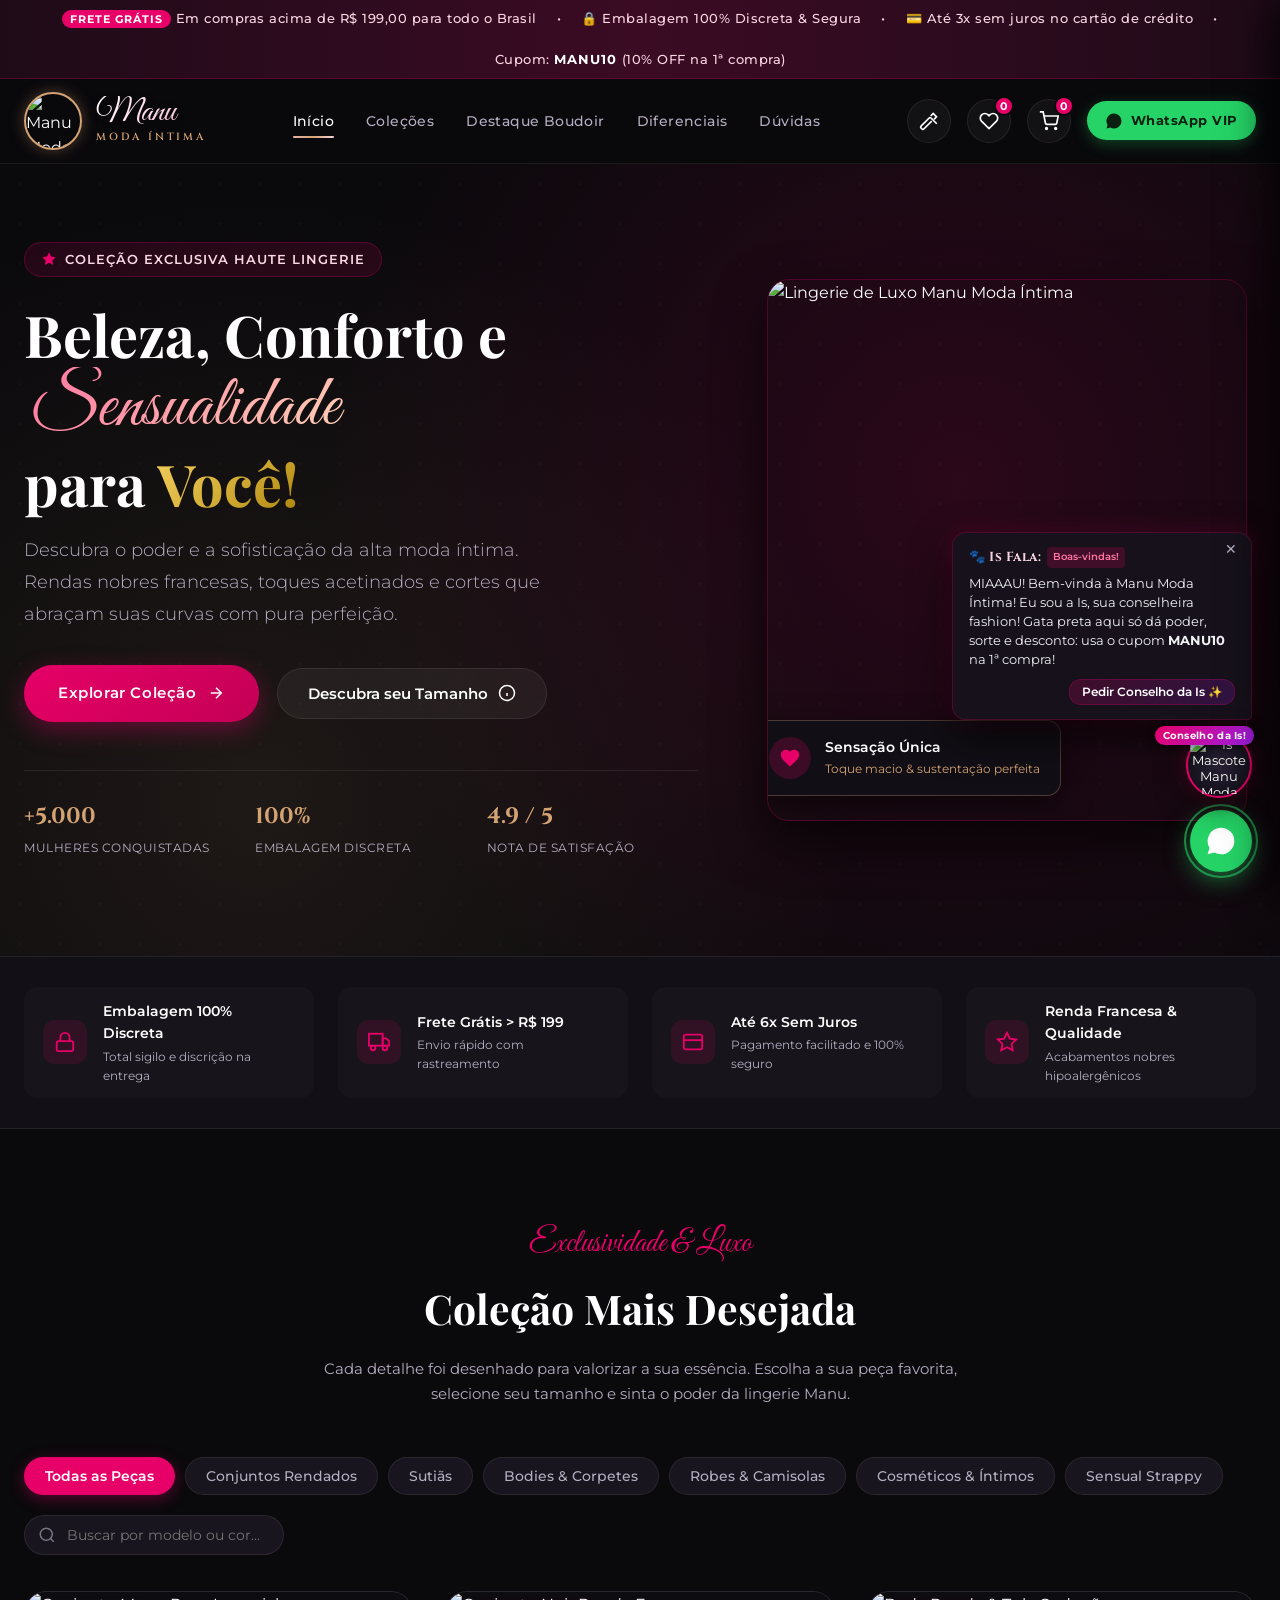
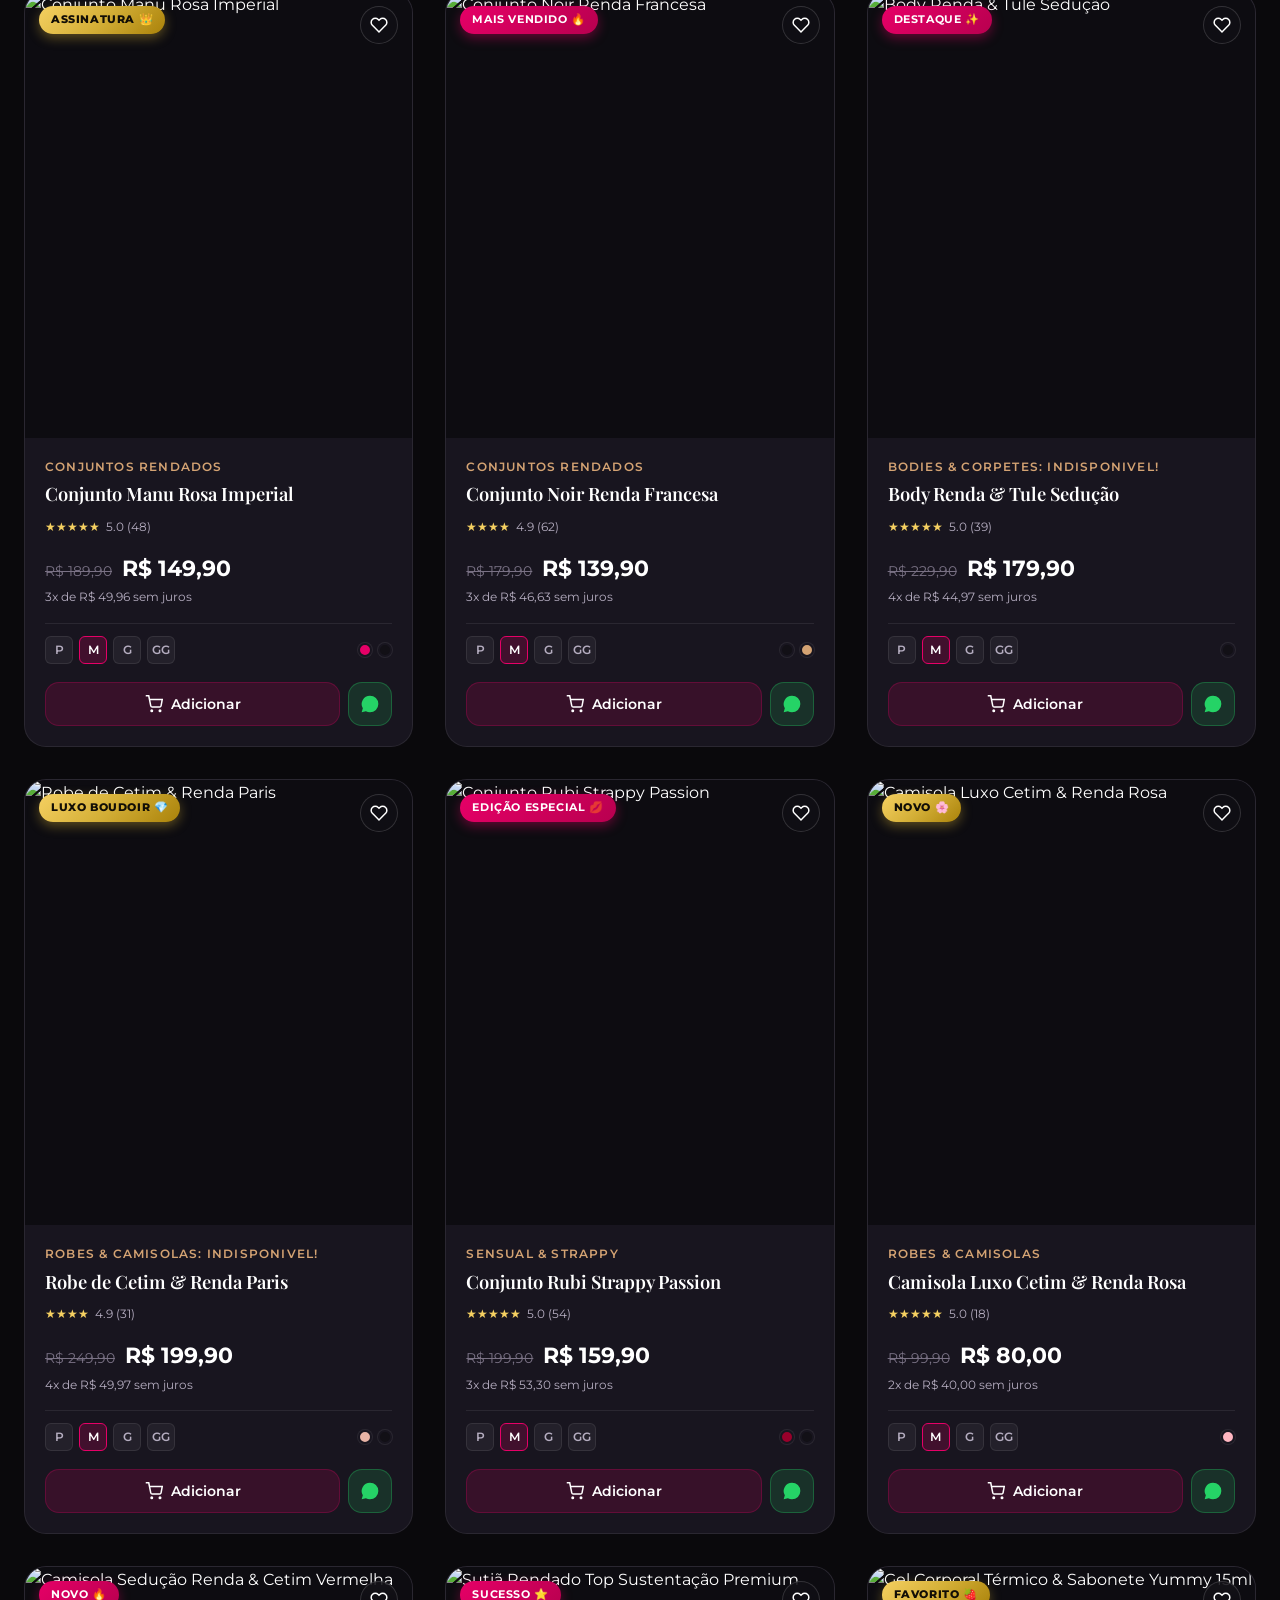
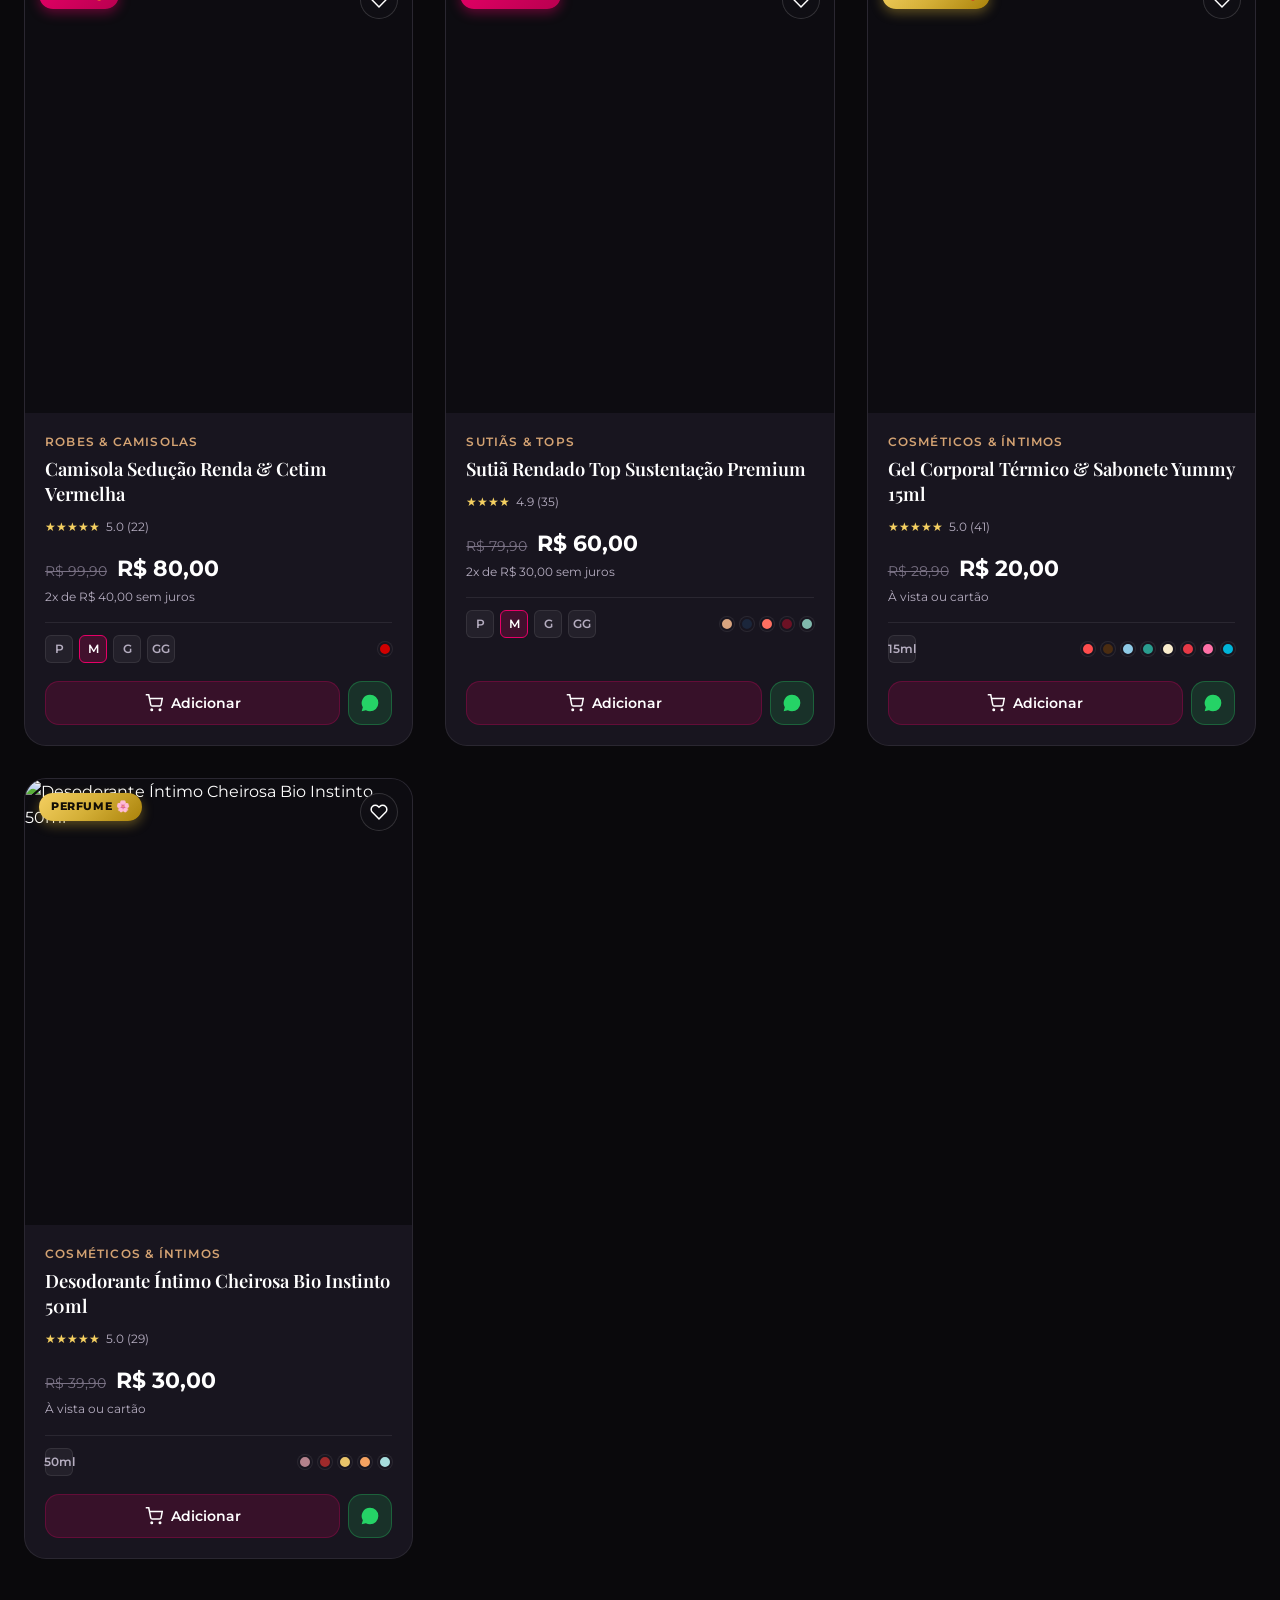
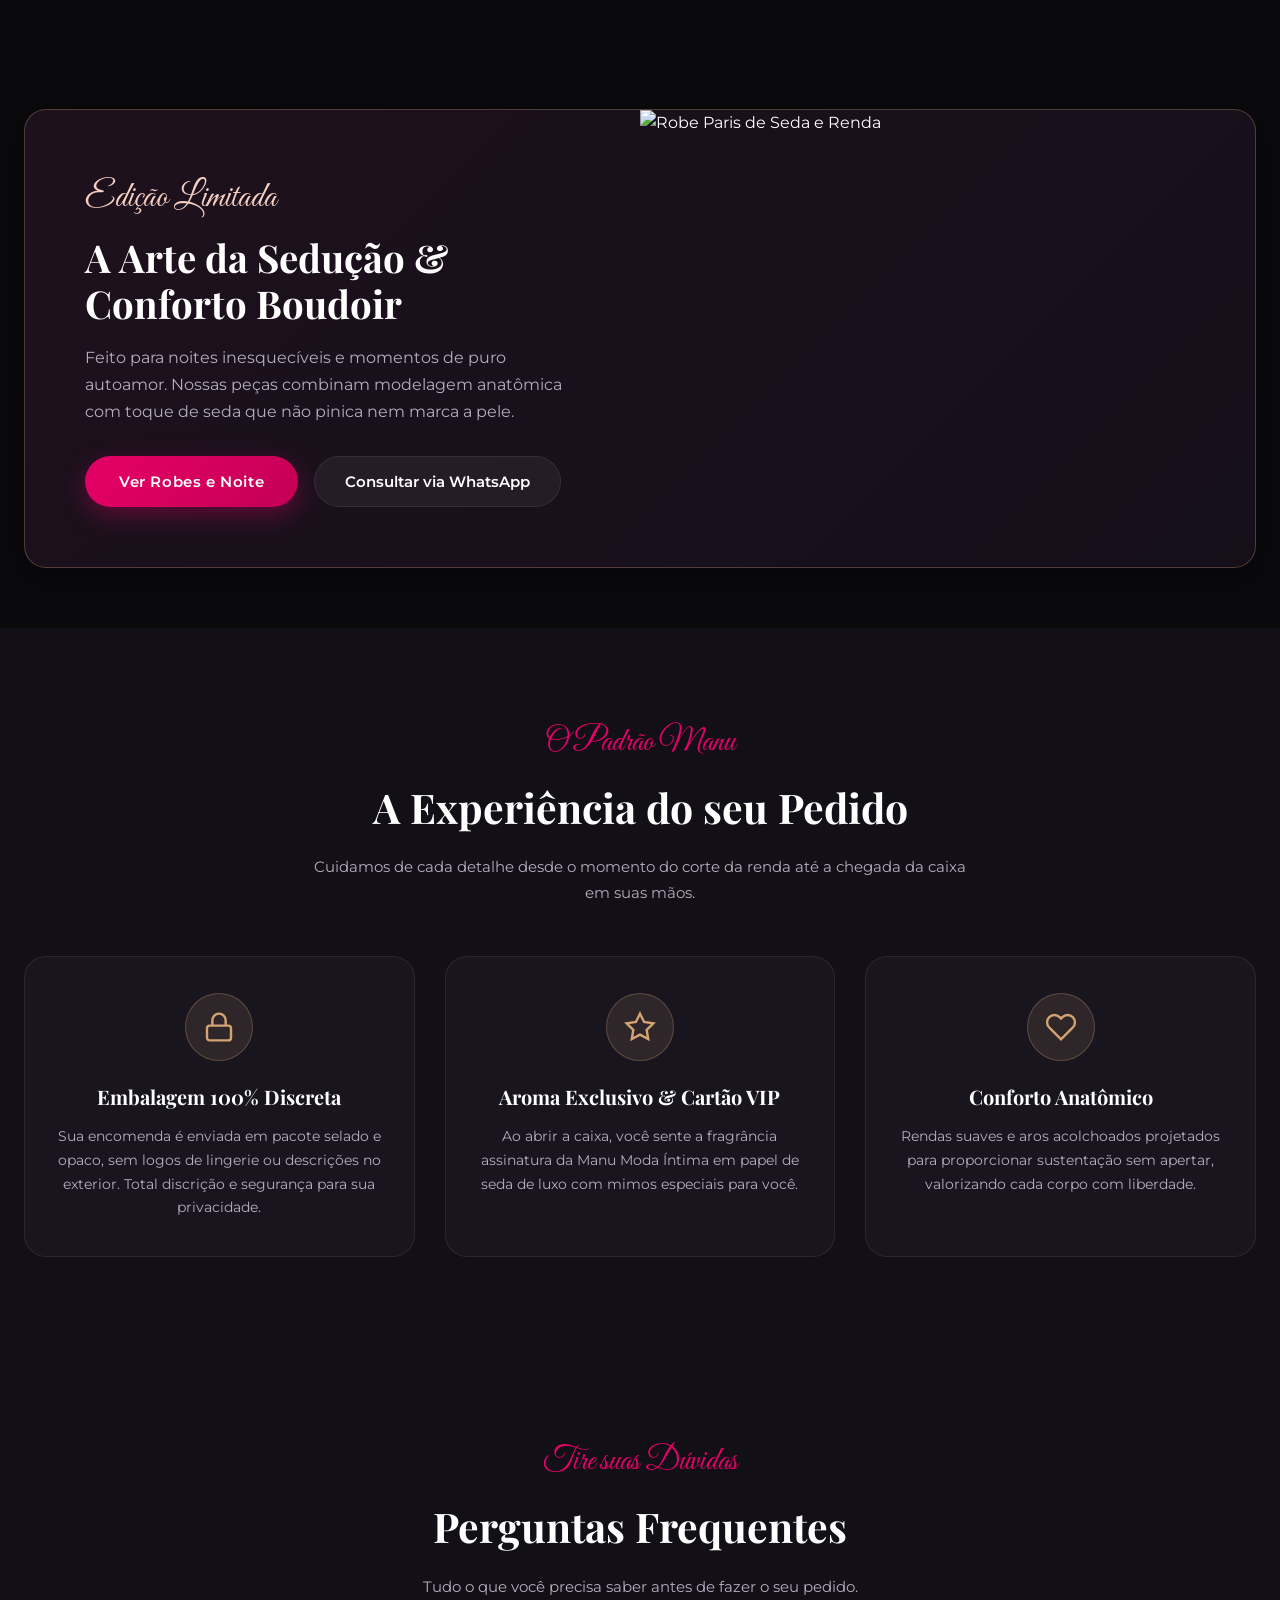
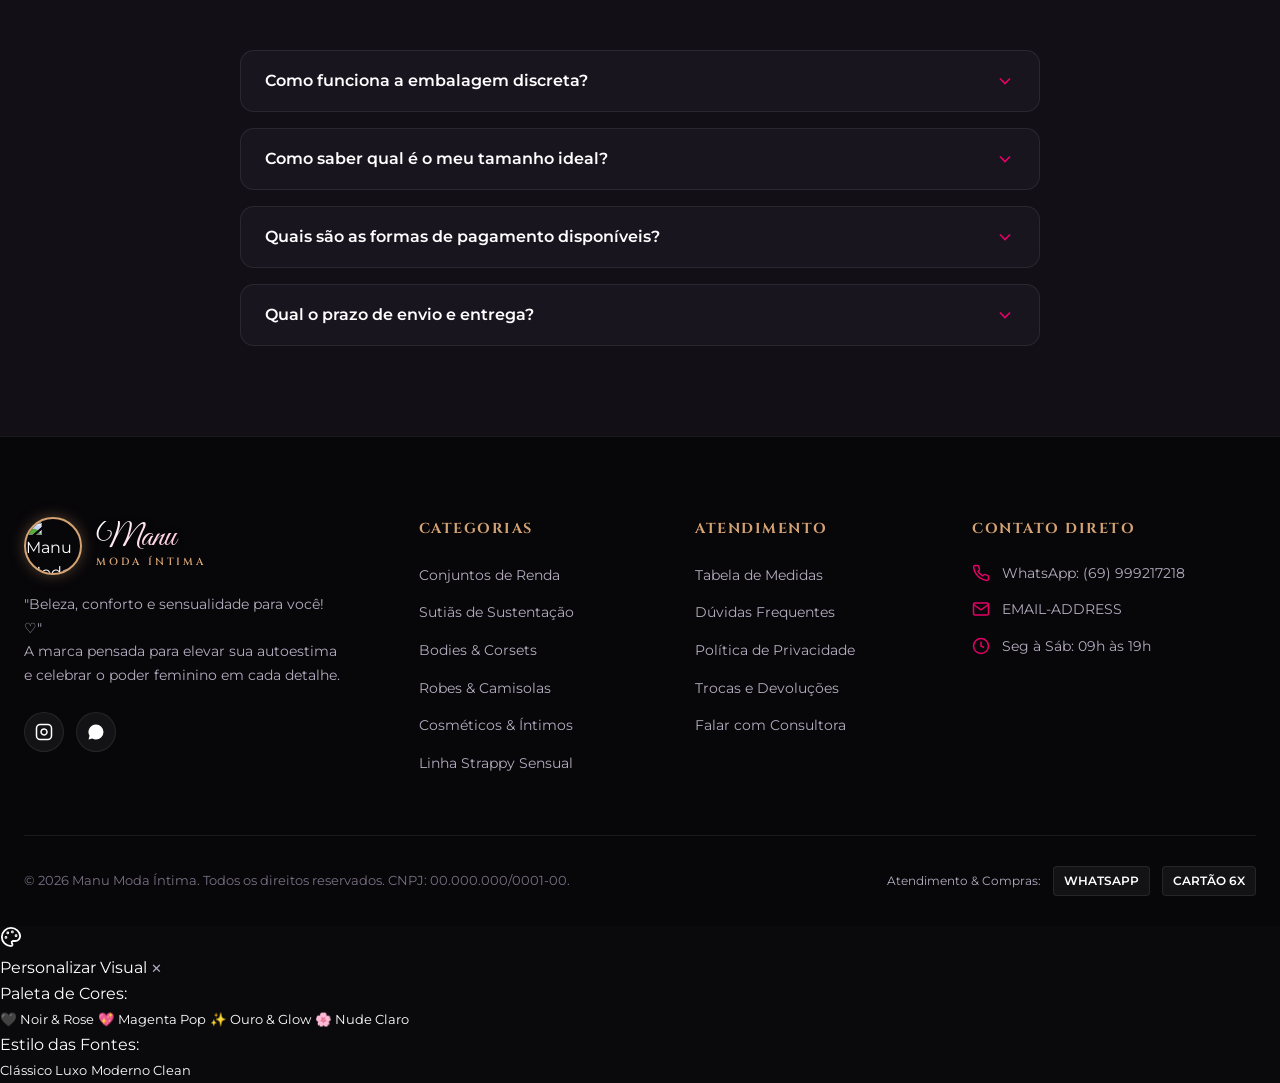
==== commit 13a07e0c: "Add files via upload" ====
--- a/Index.html
+++ b/Index.html
@@ -48,7 +48,6 @@
           <li><a href="#catalogo" class="nav-link">Coleções</a></li>
           <li><a href="#destaque" class="nav-link">Destaque Boudoir</a></li>
           <li><a href="#experiencia" class="nav-link">Diferenciais</a></li>
-          <li><a href="#depoimentos" class="nav-link">Depoimentos</a></li>
           <li><a href="#faq" class="nav-link">Dúvidas</a></li>
         </ul>
       </nav>
@@ -378,75 +377,6 @@
             <h3>Conforto Anatômico</h3>
             <p>Rendas suaves e aros acolchoados projetados para proporcionar sustentação sem apertar, valorizando cada
               corpo com liberdade.</p>
-          </div>
-
-        </div>
-
-      </div>
-    </section>
-
-    <!-- Testimonials / Prova Social -->
-    <section class="section" id="depoimentos">
-      <div class="container">
-
-        <div class="section-header">
-          <span class="section-subtitle">Opinião de Quem Ama</span>
-          <h2 class="section-title">O Que Nossas Clientes Dizem</h2>
-          <p class="section-desc">Histórias reais de mulheres que renovaram sua autoestima com as peças Manu Moda
-            Íntima.</p>
-        </div>
-
-        <div class="testimonials-grid">
-
-          <div class="testimonial-card">
-            <div>
-              <div class="testimonial-stars">★★★★★</div>
-              <p class="testimonial-quote">
-                "O Conjunto Rosa Imperial é simplesmente maravilhoso! O caimento no busto ficou impecável, sustentou
-                perfeitamente e a renda é super macia, não pinica nada. Meu marido amou!"
-              </p>
-            </div>
-            <div class="testimonial-author">
-              <div class="author-avatar">BF</div>
-              <div class="author-info">
-                <h4>Beatriz Fernandes</h4>
-                <span>São Paulo - SP • Compra Verificada</span>
-              </div>
-            </div>
-          </div>
-
-          <div class="testimonial-card">
-            <div>
-              <div class="testimonial-stars">★★★★★</div>
-              <p class="testimonial-quote">
-                "Estava com receio do tamanho, mas usei o guia de medidas do site e deu certinho! A embalagem veio super
-                cheirosa e muito discreta. Com certeza vou comprar mais vezes."
-              </p>
-            </div>
-            <div class="testimonial-author">
-              <div class="author-avatar">CL</div>
-              <div class="author-info">
-                <h4>Camila Lacerda</h4>
-                <span>Belo Horizonte - MG • Compra Verificada</span>
-              </div>
-            </div>
-          </div>
-
-          <div class="testimonial-card">
-            <div>
-              <div class="testimonial-stars">★★★★★</div>
-              <p class="testimonial-quote">
-                "O Robe de Cetim Paris é pura sofisticação. Uso em momentos especiais e sinto uma verdadeira rainha. O
-                atendimento no WhatsApp foi rápido e atencioso demais!"
-              </p>
-            </div>
-            <div class="testimonial-author">
-              <div class="author-avatar">JR</div>
-              <div class="author-info">
-                <h4>Juliana Ribeiro</h4>
-                <span>Curitiba - PR • Compra Verificada</span>
-              </div>
-            </div>
           </div>
 
         </div>
